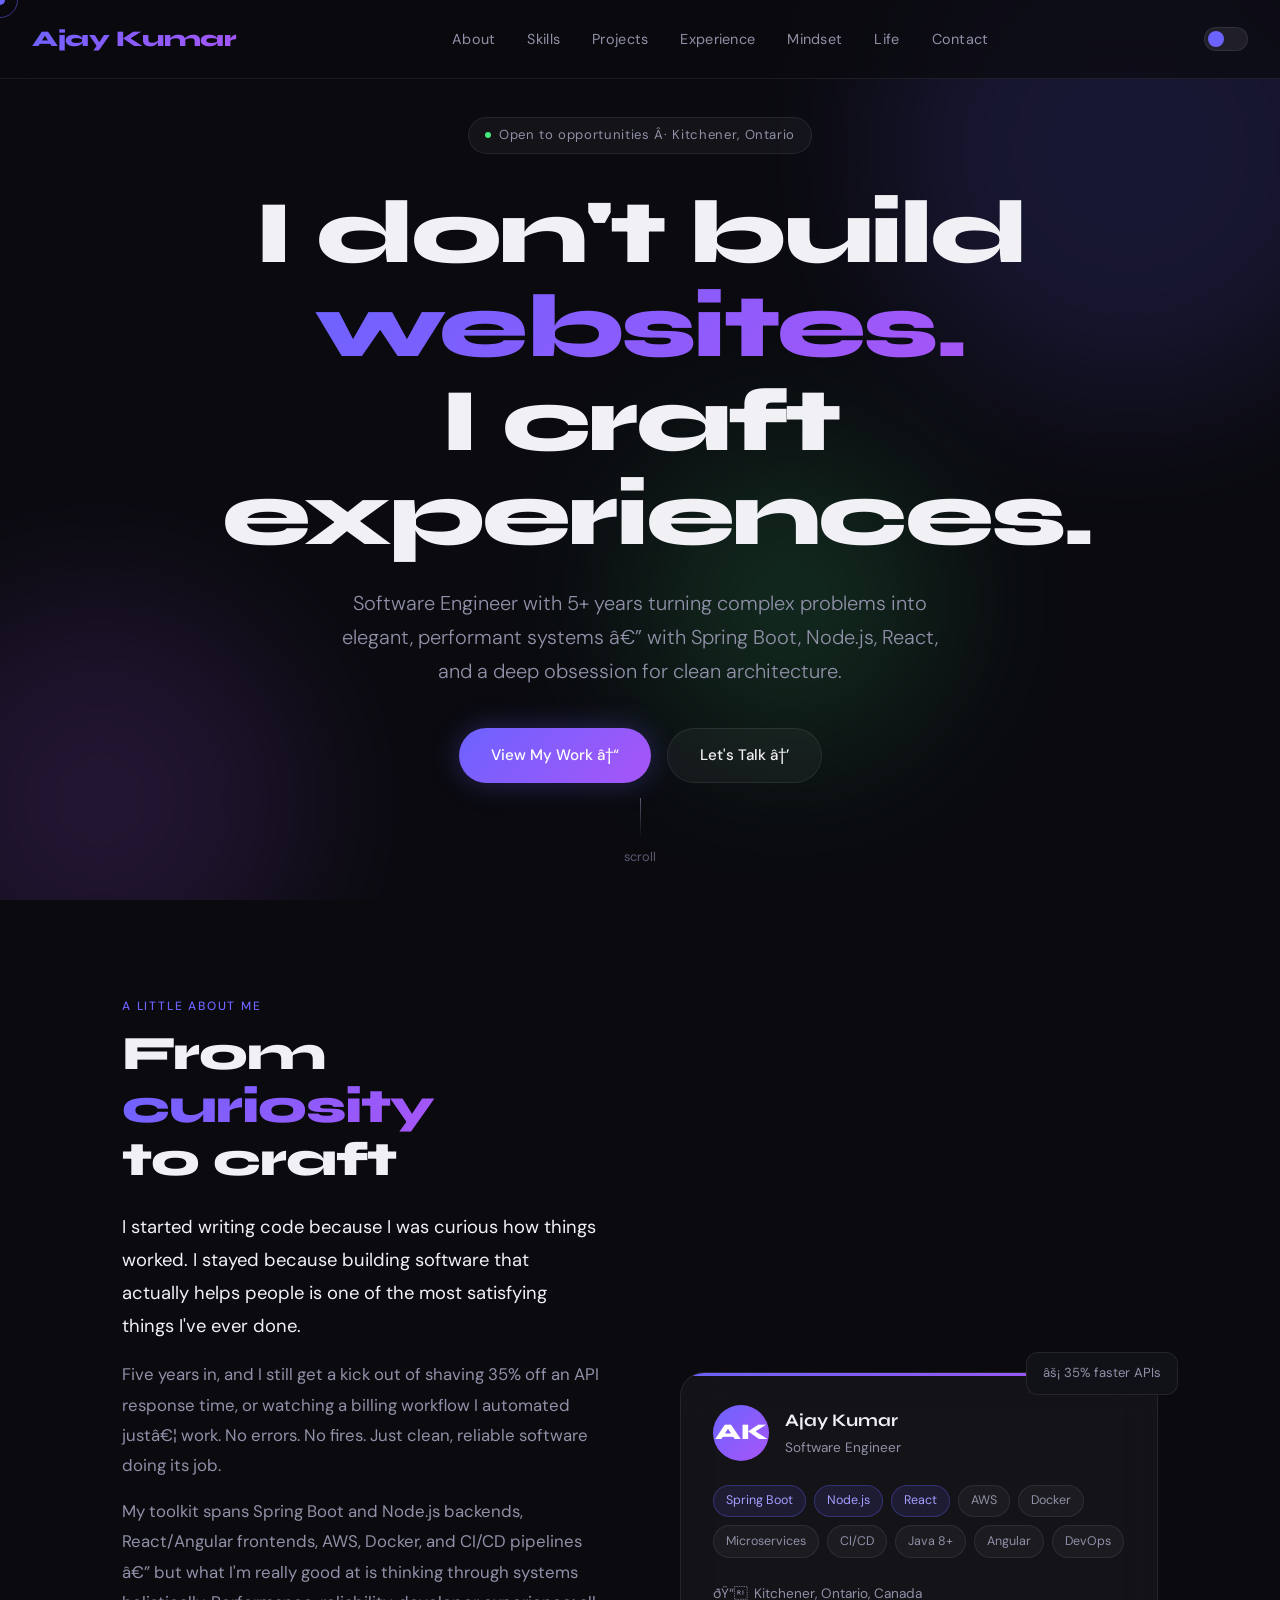
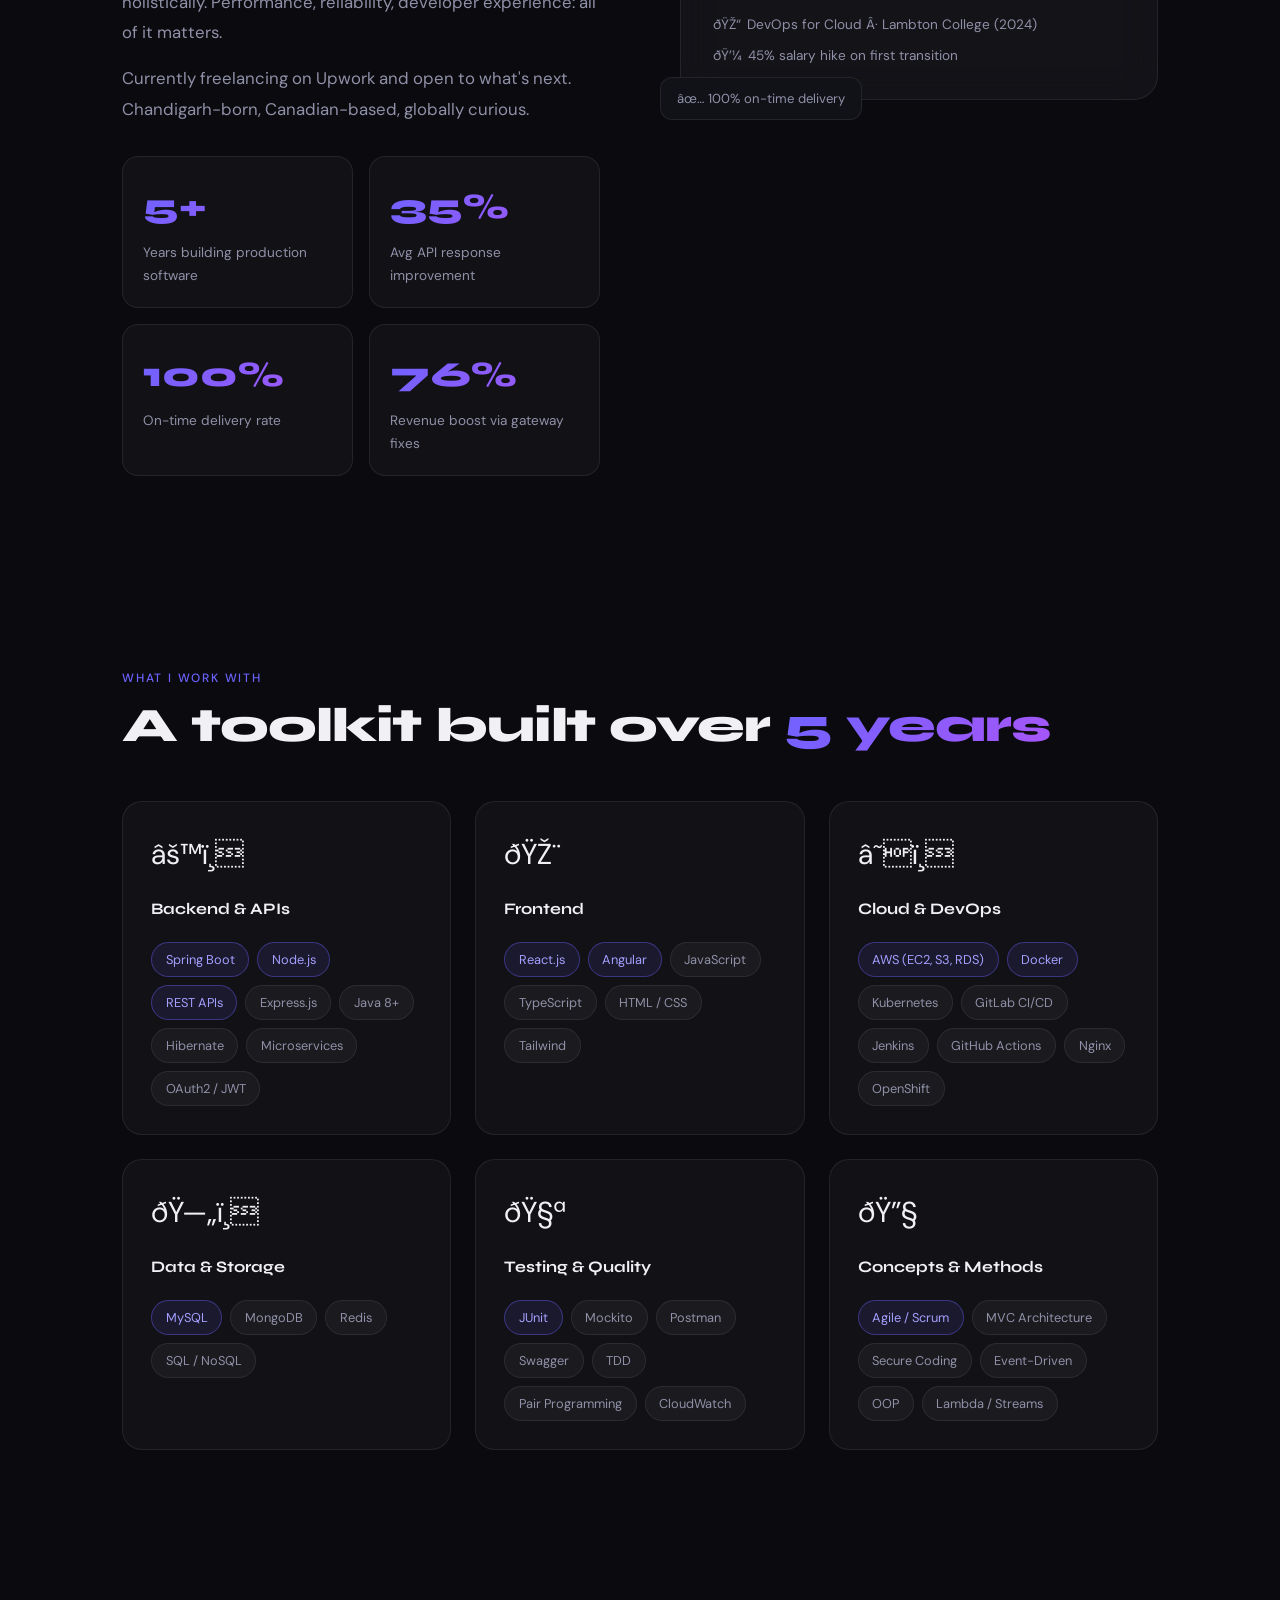
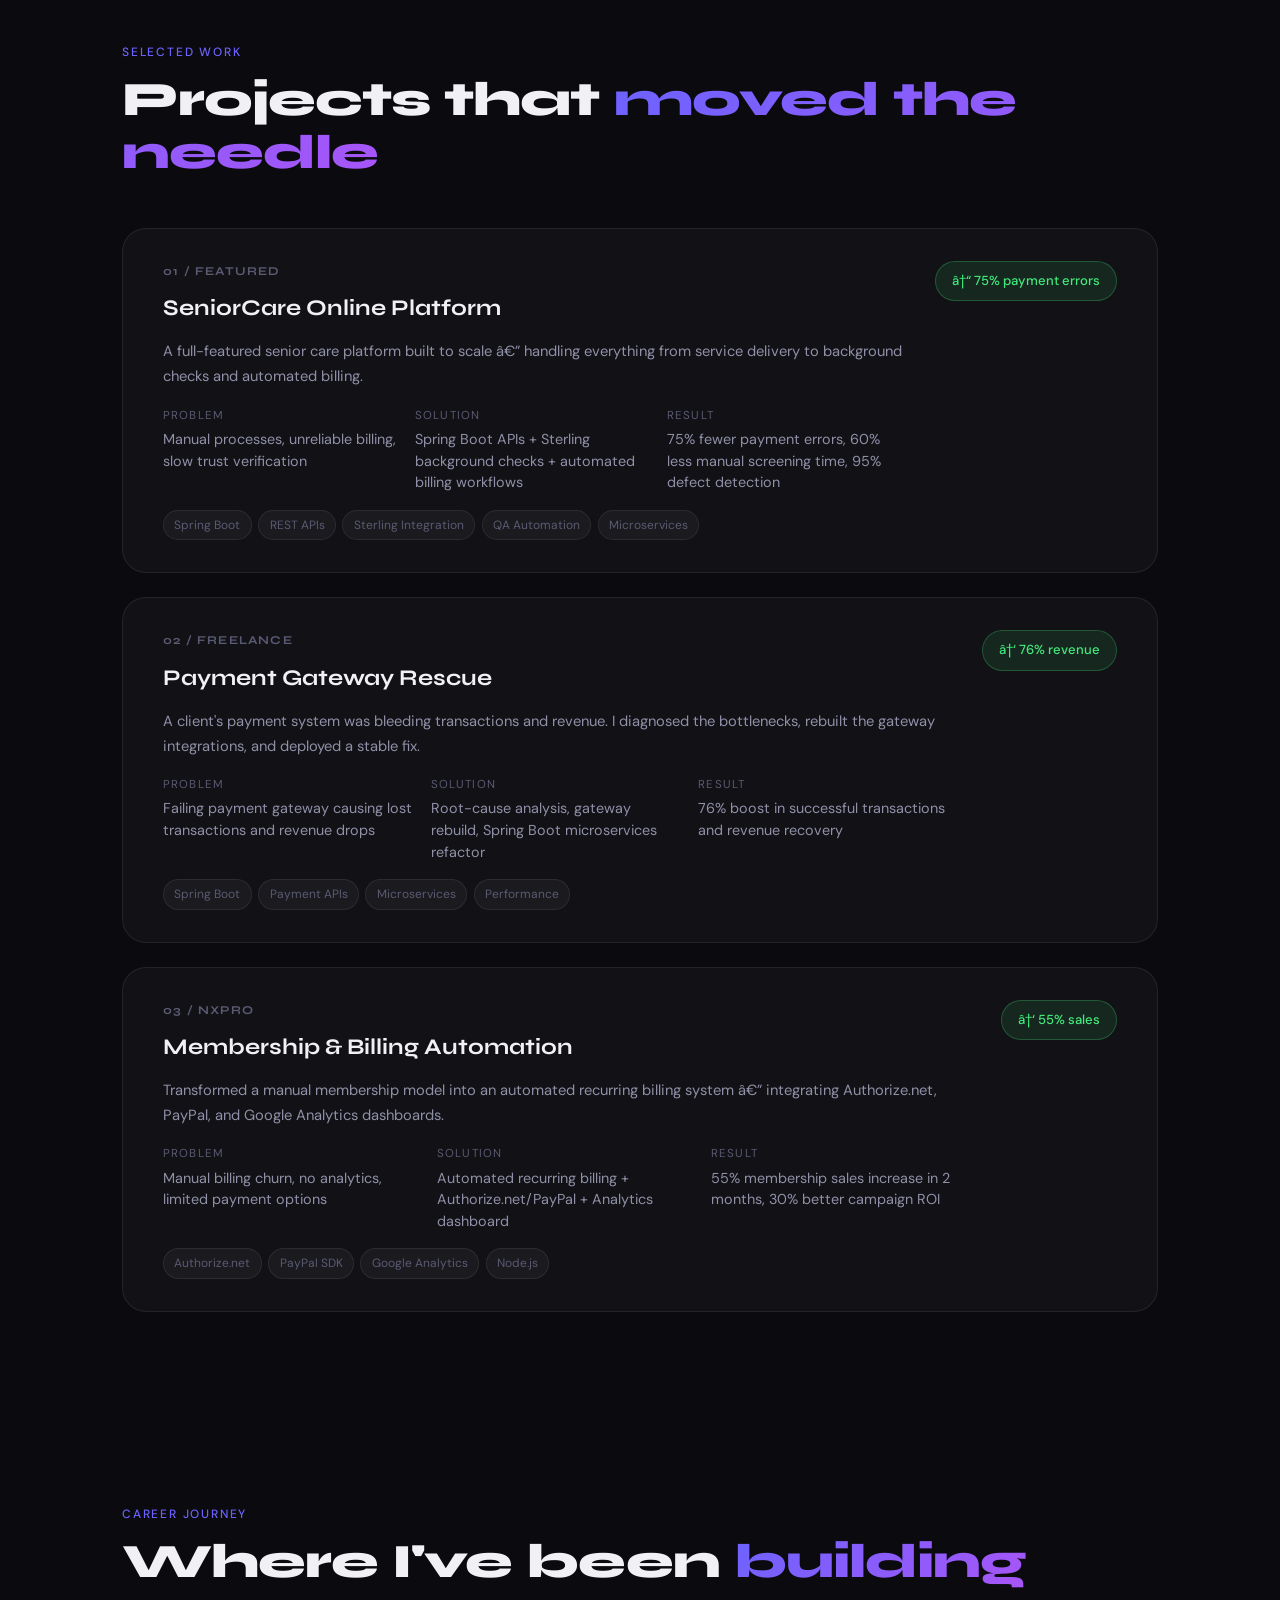
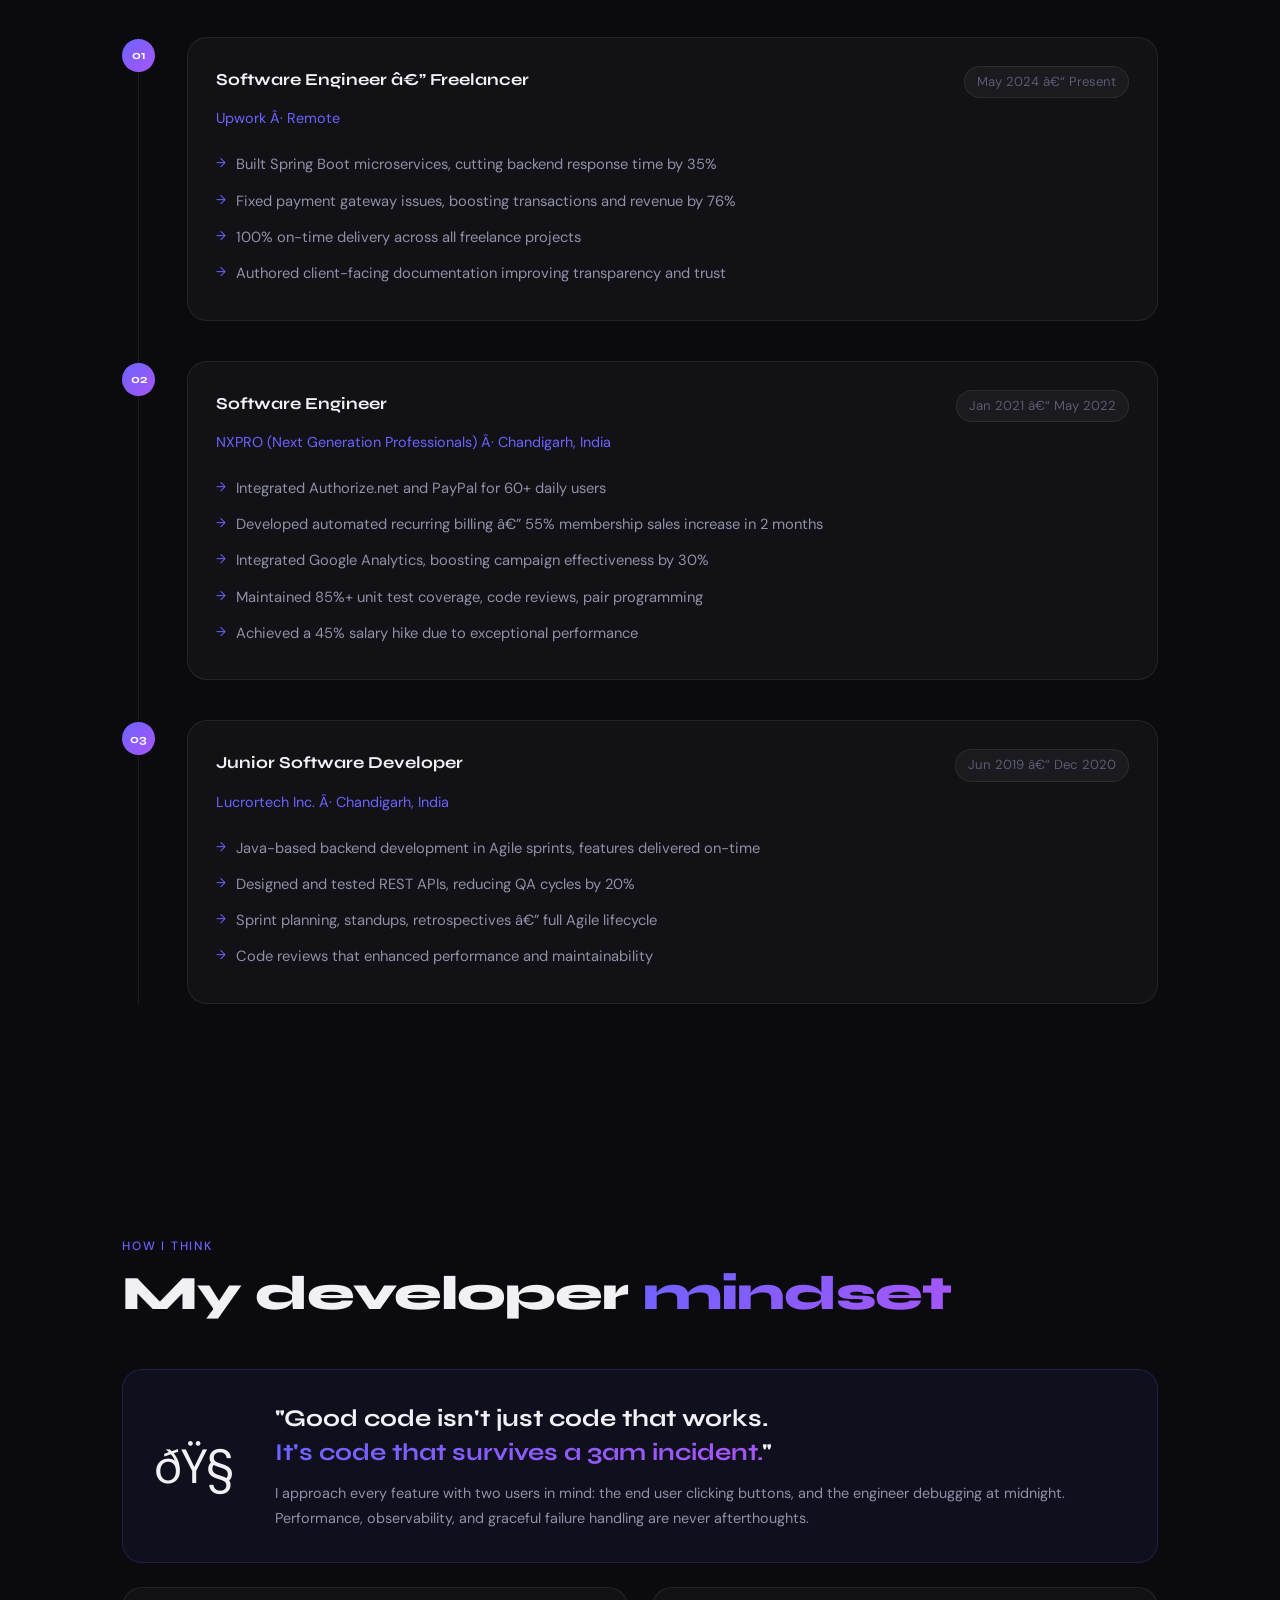
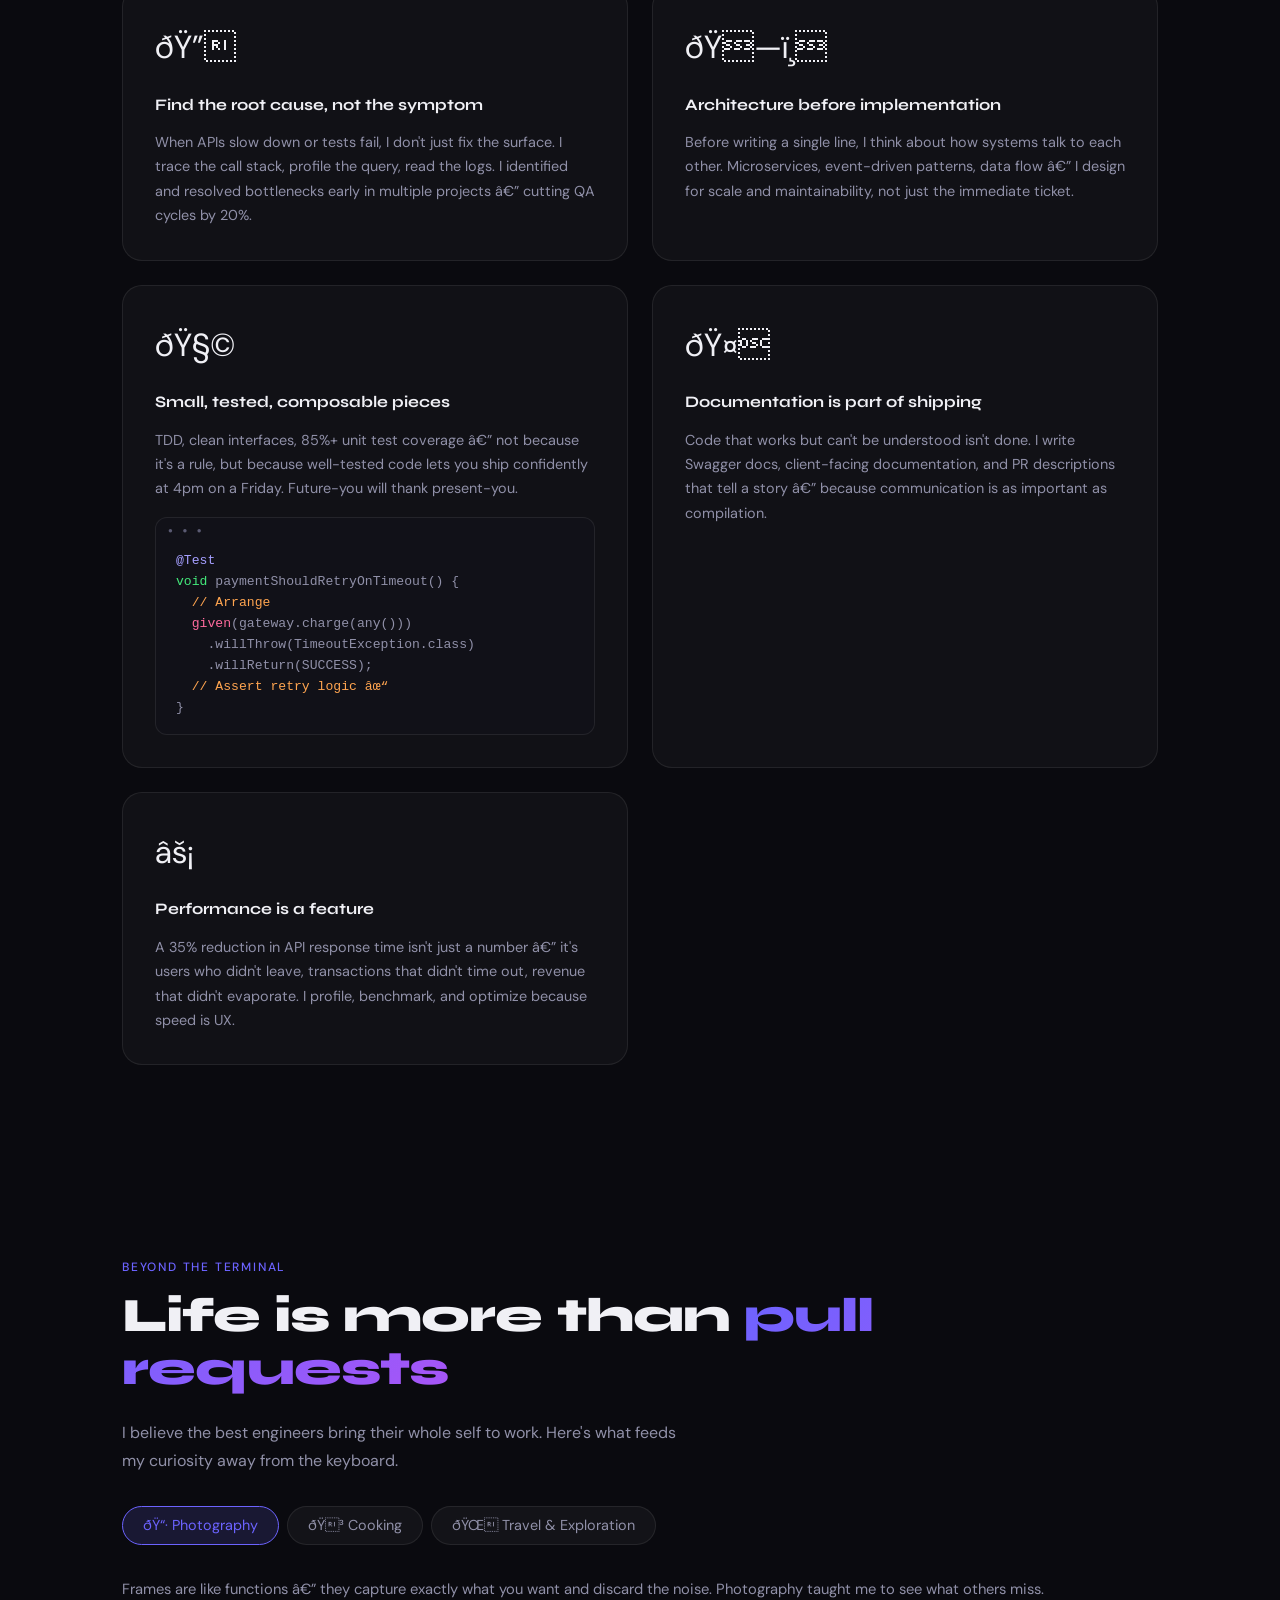
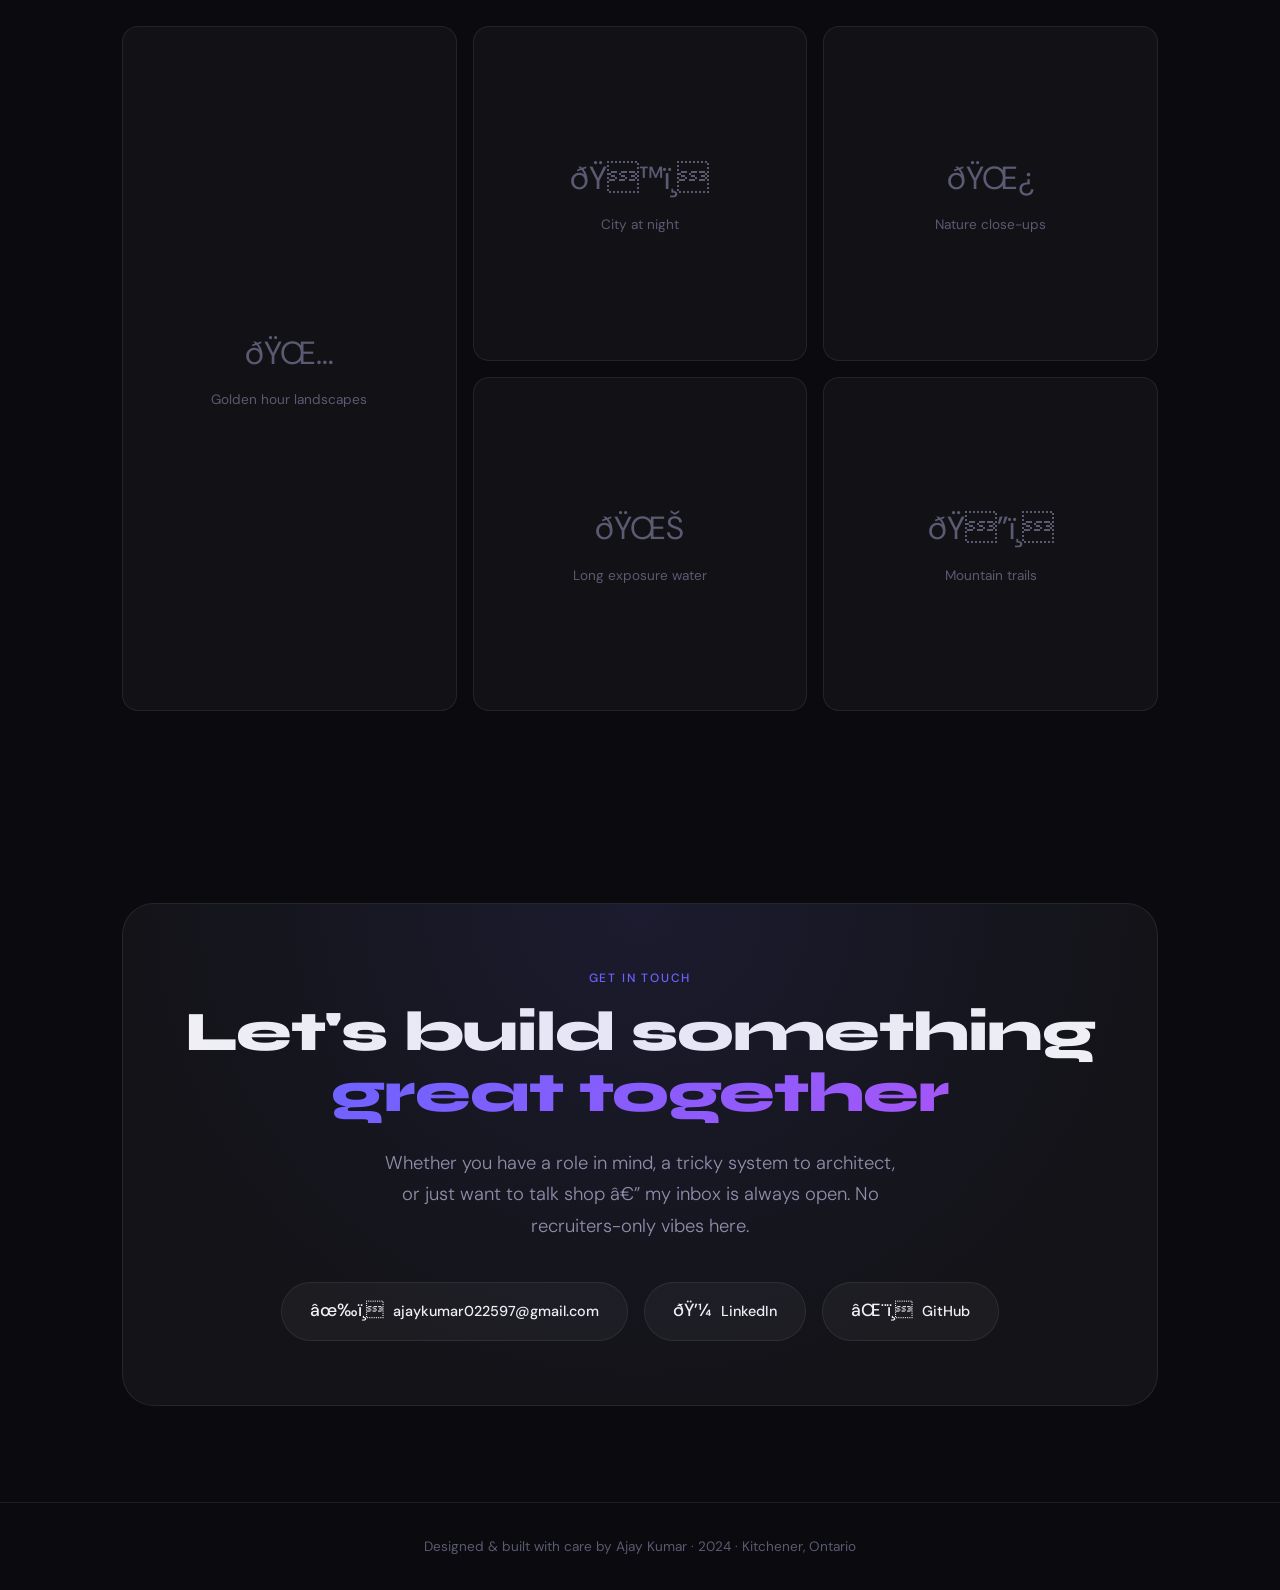
==== index.html @ 741e1dbc "file-name-change" ====
﻿<!DOCTYPE html>
<html lang="en">

<head>
  <meta charset="UTF-8">
  <meta name="viewport" content="width=device-width, initial-scale=1.0">
  <title>Ajay Kumar — Software Engineer</title>
  <link rel="preconnect" href="https://fonts.googleapis.com">
  <link rel="preconnect" href="https://fonts.gstatic.com" crossorigin>
  <link
    href="https://fonts.googleapis.com/css2?family=Syne:wght@400;500;600;700;800&family=DM+Sans:ital,opsz,wght@0,9..40,300;0,9..40,400;0,9..40,500;1,9..40,300&display=swap"
    rel="stylesheet">
  <link rel="stylesheet" href="style.css">
</head>

<body>


  <div id="loader">
    <div class="loader-text">AK</div>
    <div class="loader-bar">
      <div class="loader-fill"></div>
    </div>
  </div>

  <div class="cursor" id="cursor"></div>
  <div class="cursor-ring" id="cursorRing"></div>

  <nav>
    <a href="#hero" class="nav-logo">Ajay Kumar</a>
    <ul class="nav-links">
      <li><a href="#about">About</a></li>
      <li><a href="#skills">Skills</a></li>
      <li><a href="#projects">Projects</a></li>
      <li><a href="#experience">Experience</a></li>
      <li><a href="#mindset">Mindset</a></li>
      <li><a href="#hobbies">Life</a></li>
      <li><a href="#contact">Contact</a></li>
    </ul>
    <button class="theme-toggle" id="themeToggle" aria-label="Toggle theme"></button>
  </nav>

  <!-- Hero -->
  <section id="hero">
    <div class="hero-bg">
      <div class="orb orb1"></div>
      <div class="orb orb2"></div>
      <div class="orb orb3"></div>
    </div>
    <div class="hero-inner">
      <div class="hero-badge">
        <span class="badge-dot"></span>
        Open to opportunities Â· Kitchener, Ontario
      </div>
      <h1 class="hero-title">
        I don't build<br><span class="accent">websites.</span><br>I craft experiences.
      </h1>
      <p class="hero-sub">
        Software Engineer with 5+ years turning complex problems into elegant, performant systems â€” with Spring Boot,
        Node.js, React, and a deep obsession for clean architecture.
      </p>
      <div class="hero-btns">
        <a href="#projects" class="btn-primary">View My Work â†“</a>
        <a href="#contact" class="btn-secondary">Let's Talk â†’</a>
      </div>
    </div>
    <div class="hero-scroll">
      <div class="hero-scroll-line"></div>
      scroll
    </div>
  </section>

  <!-- About -->
  <section id="about">
    <div class="about-story">
      <div class="section-label fade-up">A little about me</div>
      <h2 class="section-title fade-up">From <span>curiosity</span><br>to craft</h2>
      <p class="fade-up">I started writing code because I was curious how things worked. I stayed because building
        software that actually helps people is one of the most satisfying things I've ever done.</p>
      <p class="fade-up">Five years in, and I still get a kick out of shaving 35% off an API response time, or watching
        a billing workflow I automated justâ€¦ work. No errors. No fires. Just clean, reliable software doing its job.
      </p>
      <p class="fade-up">My toolkit spans Spring Boot and Node.js backends, React/Angular frontends, AWS, Docker, and
        CI/CD pipelines â€” but what I'm really good at is thinking through systems holistically. Performance,
        reliability, developer experience: all of it matters.</p>
      <p class="fade-up">Currently freelancing on Upwork and open to what's next. Chandigarh-born, Canadian-based,
        globally curious.</p>
      <div class="about-stats fade-up">
        <div class="stat-card">
          <div class="stat-num">5+</div>
          <div class="stat-label">Years building production software</div>
        </div>
        <div class="stat-card">
          <div class="stat-num">35%</div>
          <div class="stat-label">Avg API response improvement</div>
        </div>
        <div class="stat-card">
          <div class="stat-num">100%</div>
          <div class="stat-label">On-time delivery rate</div>
        </div>
        <div class="stat-card">
          <div class="stat-num">76%</div>
          <div class="stat-label">Revenue boost via gateway fixes</div>
        </div>
      </div>
    </div>
    <div class="about-visual fade-up">
      <div class="about-card-main">
        <div class="av-header">
          <div class="av-avatar">AK</div>
          <div>
            <div class="av-name">Ajay Kumar</div>
            <div class="av-role">Software Engineer</div>
          </div>
        </div>
        <div class="av-tags">
          <span class="av-tag hot">Spring Boot</span>
          <span class="av-tag hot">Node.js</span>
          <span class="av-tag hot">React</span>
          <span class="av-tag">AWS</span>
          <span class="av-tag">Docker</span>
          <span class="av-tag">Microservices</span>
          <span class="av-tag">CI/CD</span>
          <span class="av-tag">Java 8+</span>
          <span class="av-tag">Angular</span>
          <span class="av-tag">DevOps</span>
        </div>
        <div class="av-location">
          <span>ðŸ“</span> Kitchener, Ontario, Canada
        </div>
        <div class="av-location" style="margin-top:0.5rem">
          <span>ðŸŽ“</span> DevOps for Cloud Â· Lambton College (2024)
        </div>
        <div class="av-location" style="margin-top:0.5rem">
          <span>ðŸ’¼</span> 45% salary hike on first transition
        </div>
      </div>
      <div class="floating-chip chip1">âš¡ 35% faster APIs</div>
      <div class="floating-chip chip2">âœ… 100% on-time delivery</div>
    </div>
  </section>

  <!-- Skills -->
  <section id="skills">
    <div class="section-label fade-up">What I work with</div>
    <h2 class="section-title fade-up">A toolkit built over <span>5 years</span></h2>
    <div class="skills-grid">
      <div class="skill-group fade-up">
        <div class="skill-group-icon">âš™ï¸</div>
        <div class="skill-group-title">Backend & APIs</div>
        <div class="skill-items">
          <span class="skill-pill strong">Spring Boot</span>
          <span class="skill-pill strong">Node.js</span>
          <span class="skill-pill strong">REST APIs</span>
          <span class="skill-pill">Express.js</span>
          <span class="skill-pill">Java 8+</span>
          <span class="skill-pill">Hibernate</span>
          <span class="skill-pill">Microservices</span>
          <span class="skill-pill">OAuth2 / JWT</span>
        </div>
        <div class="skill-group-accent"></div>
      </div>
      <div class="skill-group fade-up">
        <div class="skill-group-icon">ðŸŽ¨</div>
        <div class="skill-group-title">Frontend</div>
        <div class="skill-items">
          <span class="skill-pill strong">React.js</span>
          <span class="skill-pill strong">Angular</span>
          <span class="skill-pill">JavaScript</span>
          <span class="skill-pill">TypeScript</span>
          <span class="skill-pill">HTML / CSS</span>
          <span class="skill-pill">Tailwind</span>
        </div>
        <div class="skill-group-accent"></div>
      </div>
      <div class="skill-group fade-up">
        <div class="skill-group-icon">â˜ï¸</div>
        <div class="skill-group-title">Cloud & DevOps</div>
        <div class="skill-items">
          <span class="skill-pill strong">AWS (EC2, S3, RDS)</span>
          <span class="skill-pill strong">Docker</span>
          <span class="skill-pill">Kubernetes</span>
          <span class="skill-pill">GitLab CI/CD</span>
          <span class="skill-pill">Jenkins</span>
          <span class="skill-pill">GitHub Actions</span>
          <span class="skill-pill">Nginx</span>
          <span class="skill-pill">OpenShift</span>
        </div>
        <div class="skill-group-accent"></div>
      </div>
      <div class="skill-group fade-up">
        <div class="skill-group-icon">ðŸ—„ï¸</div>
        <div class="skill-group-title">Data & Storage</div>
        <div class="skill-items">
          <span class="skill-pill strong">MySQL</span>
          <span class="skill-pill">MongoDB</span>
          <span class="skill-pill">Redis</span>
          <span class="skill-pill">SQL / NoSQL</span>
        </div>
        <div class="skill-group-accent"></div>
      </div>
      <div class="skill-group fade-up">
        <div class="skill-group-icon">ðŸ§ª</div>
        <div class="skill-group-title">Testing & Quality</div>
        <div class="skill-items">
          <span class="skill-pill strong">JUnit</span>
          <span class="skill-pill">Mockito</span>
          <span class="skill-pill">Postman</span>
          <span class="skill-pill">Swagger</span>
          <span class="skill-pill">TDD</span>
          <span class="skill-pill">Pair Programming</span>
          <span class="skill-pill">CloudWatch</span>
        </div>
        <div class="skill-group-accent"></div>
      </div>
      <div class="skill-group fade-up">
        <div class="skill-group-icon">ðŸ”§</div>
        <div class="skill-group-title">Concepts & Methods</div>
        <div class="skill-items">
          <span class="skill-pill strong">Agile / Scrum</span>
          <span class="skill-pill">MVC Architecture</span>
          <span class="skill-pill">Secure Coding</span>
          <span class="skill-pill">Event-Driven</span>
          <span class="skill-pill">OOP</span>
          <span class="skill-pill">Lambda / Streams</span>
        </div>
        <div class="skill-group-accent"></div>
      </div>
    </div>
  </section>

  <!-- Projects -->
  <section id="projects">
    <div class="section-label fade-up">Selected work</div>
    <h2 class="section-title fade-up">Projects that <span>moved the needle</span></h2>
    <div class="projects-grid">
      <div class="project-card fade-up">
        <div>
          <div class="project-number">01 / FEATURED</div>
          <div class="project-name">SeniorCare Online Platform</div>
          <p style="color:var(--text2);font-size:0.92rem;margin-bottom:1rem;">A full-featured senior care platform built
            to scale â€” handling everything from service delivery to background checks and automated billing.</p>
          <div class="project-psrm">
            <div class="psrm-item">
              <div class="psrm-label">Problem</div>
              <div class="psrm-text">Manual processes, unreliable billing, slow trust verification</div>
            </div>
            <div class="psrm-item">
              <div class="psrm-label">Solution</div>
              <div class="psrm-text">Spring Boot APIs + Sterling background checks + automated billing workflows</div>
            </div>
            <div class="psrm-item">
              <div class="psrm-label">Result</div>
              <div class="psrm-text">75% fewer payment errors, 60% less manual screening time, 95% defect detection
              </div>
            </div>
          </div>
          <div class="project-tags">
            <span class="project-tag">Spring Boot</span>
            <span class="project-tag">REST APIs</span>
            <span class="project-tag">Sterling Integration</span>
            <span class="project-tag">QA Automation</span>
            <span class="project-tag">Microservices</span>
          </div>
        </div>
        <div class="project-result-badge">â†“ 75% payment errors</div>
      </div>

      <div class="project-card fade-up">
        <div>
          <div class="project-number">02 / FREELANCE</div>
          <div class="project-name">Payment Gateway Rescue</div>
          <p style="color:var(--text2);font-size:0.92rem;margin-bottom:1rem;">A client's payment system was bleeding
            transactions and revenue. I diagnosed the bottlenecks, rebuilt the gateway integrations, and deployed a
            stable fix.</p>
          <div class="project-psrm">
            <div class="psrm-item">
              <div class="psrm-label">Problem</div>
              <div class="psrm-text">Failing payment gateway causing lost transactions and revenue drops</div>
            </div>
            <div class="psrm-item">
              <div class="psrm-label">Solution</div>
              <div class="psrm-text">Root-cause analysis, gateway rebuild, Spring Boot microservices refactor</div>
            </div>
            <div class="psrm-item">
              <div class="psrm-label">Result</div>
              <div class="psrm-text">76% boost in successful transactions and revenue recovery</div>
            </div>
          </div>
          <div class="project-tags">
            <span class="project-tag">Spring Boot</span>
            <span class="project-tag">Payment APIs</span>
            <span class="project-tag">Microservices</span>
            <span class="project-tag">Performance</span>
          </div>
        </div>
        <div class="project-result-badge">â†‘ 76% revenue</div>
      </div>

      <div class="project-card fade-up">
        <div>
          <div class="project-number">03 / NXPRO</div>
          <div class="project-name">Membership & Billing Automation</div>
          <p style="color:var(--text2);font-size:0.92rem;margin-bottom:1rem;">Transformed a manual membership model into
            an automated recurring billing system â€” integrating Authorize.net, PayPal, and Google Analytics
            dashboards.
          </p>
          <div class="project-psrm">
            <div class="psrm-item">
              <div class="psrm-label">Problem</div>
              <div class="psrm-text">Manual billing churn, no analytics, limited payment options</div>
            </div>
            <div class="psrm-item">
              <div class="psrm-label">Solution</div>
              <div class="psrm-text">Automated recurring billing + Authorize.net/PayPal + Analytics dashboard</div>
            </div>
            <div class="psrm-item">
              <div class="psrm-label">Result</div>
              <div class="psrm-text">55% membership sales increase in 2 months, 30% better campaign ROI</div>
            </div>
          </div>
          <div class="project-tags">
            <span class="project-tag">Authorize.net</span>
            <span class="project-tag">PayPal SDK</span>
            <span class="project-tag">Google Analytics</span>
            <span class="project-tag">Node.js</span>
          </div>
        </div>
        <div class="project-result-badge">â†‘ 55% sales</div>
      </div>
    </div>
  </section>

  <!-- Experience -->
  <section id="experience">
    <div class="section-label fade-up">Career journey</div>
    <h2 class="section-title fade-up">Where I've been <span>building</span></h2>
    <div class="timeline">
      <div class="timeline-item fade-up">
        <div class="timeline-dot">01</div>
        <div class="timeline-content">
          <div class="tl-header">
            <div class="tl-role">Software Engineer â€” Freelancer</div>
            <div class="tl-date">May 2024 â€“ Present</div>
          </div>
          <div class="tl-company">Upwork Â· Remote</div>
          <ul class="tl-bullets">
            <li>Built Spring Boot microservices, cutting backend response time by 35%</li>
            <li>Fixed payment gateway issues, boosting transactions and revenue by 76%</li>
            <li>100% on-time delivery across all freelance projects</li>
            <li>Authored client-facing documentation improving transparency and trust</li>
          </ul>
        </div>
      </div>
      <div class="timeline-item fade-up">
        <div class="timeline-dot">02</div>
        <div class="timeline-content">
          <div class="tl-header">
            <div class="tl-role">Software Engineer</div>
            <div class="tl-date">Jan 2021 â€“ May 2022</div>
          </div>
          <div class="tl-company">NXPRO (Next Generation Professionals) Â· Chandigarh, India</div>
          <ul class="tl-bullets">
            <li>Integrated Authorize.net and PayPal for 60+ daily users</li>
            <li>Developed automated recurring billing â€” 55% membership sales increase in 2 months</li>
            <li>Integrated Google Analytics, boosting campaign effectiveness by 30%</li>
            <li>Maintained 85%+ unit test coverage, code reviews, pair programming</li>
            <li>Achieved a 45% salary hike due to exceptional performance</li>
          </ul>
        </div>
      </div>
      <div class="timeline-item fade-up">
        <div class="timeline-dot">03</div>
        <div class="timeline-content">
          <div class="tl-header">
            <div class="tl-role">Junior Software Developer</div>
            <div class="tl-date">Jun 2019 â€“ Dec 2020</div>
          </div>
          <div class="tl-company">Lucrortech Inc. Â· Chandigarh, India</div>
          <ul class="tl-bullets">
            <li>Java-based backend development in Agile sprints, features delivered on-time</li>
            <li>Designed and tested REST APIs, reducing QA cycles by 20%</li>
            <li>Sprint planning, standups, retrospectives â€” full Agile lifecycle</li>
            <li>Code reviews that enhanced performance and maintainability</li>
          </ul>
        </div>
      </div>
    </div>
  </section>

  <!-- Mindset -->
  <section id="mindset">
    <div class="section-label fade-up">How I think</div>
    <h2 class="section-title fade-up">My developer <span>mindset</span></h2>
    <div class="mindset-grid">
      <div class="mindset-card featured fade-up">
        <div style="font-size:3rem;">ðŸ§ </div>
        <div>
          <div class="mindset-quote">
            "Good code isn't just code that works.<br><span>It's code that survives a 3am incident.</span>"
          </div>
          <p style="color:var(--text2);font-size:0.9rem;margin-top:0.75rem;">I approach every feature with two users in
            mind: the end user clicking buttons, and the engineer debugging at midnight. Performance, observability, and
            graceful failure handling are never afterthoughts.</p>
        </div>
      </div>
      <div class="mindset-card fade-up">
        <div class="mindset-icon">ðŸ”</div>
        <div class="mindset-title">Find the root cause, not the symptom</div>
        <div class="mindset-desc">When APIs slow down or tests fail, I don't just fix the surface. I trace the call
          stack, profile the query, read the logs. I identified and resolved bottlenecks early in multiple projects â€”
          cutting QA cycles by 20%.</div>
      </div>
      <div class="mindset-card fade-up">
        <div class="mindset-icon">ðŸ—ï¸</div>
        <div class="mindset-title">Architecture before implementation</div>
        <div class="mindset-desc">Before writing a single line, I think about how systems talk to each other.
          Microservices, event-driven patterns, data flow â€” I design for scale and maintainability, not just the
          immediate ticket.</div>
      </div>
      <div class="mindset-card fade-up">
        <div class="mindset-icon">ðŸ§©</div>
        <div class="mindset-title">Small, tested, composable pieces</div>
        <div class="mindset-desc">TDD, clean interfaces, 85%+ unit test coverage â€” not because it's a rule, but
          because
          well-tested code lets you ship confidently at 4pm on a Friday. Future-you will thank present-you.</div>
        <div class="code-snippet">
          <pre><span class="c-purple">@Test</span>
<span class="c-green-text">void</span> paymentShouldRetryOnTimeout() {
  <span class="c-orange">// Arrange</span>
  <span class="c-pink">given</span>(gateway.charge(any()))
    .willThrow(TimeoutException.class)
    .willReturn(SUCCESS);
  <span class="c-orange">// Assert retry logic âœ“</span>
}</pre>
        </div>
      </div>
      <div class="mindset-card fade-up">
        <div class="mindset-icon">ðŸ¤</div>
        <div class="mindset-title">Documentation is part of shipping</div>
        <div class="mindset-desc">Code that works but can't be understood isn't done. I write Swagger docs,
          client-facing documentation, and PR descriptions that tell a story â€” because communication is as important
          as
          compilation.</div>
      </div>
      <div class="mindset-card fade-up">
        <div class="mindset-icon">âš¡</div>
        <div class="mindset-title">Performance is a feature</div>
        <div class="mindset-desc">A 35% reduction in API response time isn't just a number â€” it's users who didn't
          leave, transactions that didn't time out, revenue that didn't evaporate. I profile, benchmark, and optimize
          because speed is UX.</div>
      </div>
    </div>
  </section>

  <!-- Hobbies -->
  <section id="hobbies">
    <div class="section-label fade-up">Beyond the terminal</div>
    <h2 class="section-title fade-up">Life is more than <span>pull requests</span></h2>
    <p style="color:var(--text2);max-width:560px;margin-bottom:1rem;" class="fade-up">I believe the best engineers bring
      their whole self to work. Here's what feeds my curiosity away from the keyboard.</p>
    <div class="hobbies-tabs fade-up">
      <button class="hobby-tab active" onclick="switchTab('photography')">ðŸ“· Photography</button>
      <button class="hobby-tab" onclick="switchTab('cooking')">ðŸ³ Cooking</button>
      <button class="hobby-tab" onclick="switchTab('travel')">ðŸŒ Travel & Exploration</button>
    </div>

    <div class="hobby-content active" id="photography">
      <p style="color:var(--text2);font-size:0.92rem;margin-bottom:1.5rem;">Frames are like functions â€” they capture
        exactly what you want and discard the noise. Photography taught me to see what others miss.</p>
      <div class="gallery-grid">
        <div class="gallery-item">
          <div class="gallery-placeholder">
            <div class="gallery-placeholder-icon">ðŸŒ…</div>
            <div>Golden hour landscapes</div>
          </div>
          <div class="gallery-overlay">
            <div class="gallery-caption">Golden Hour Â· Kitchener</div>
          </div>
        </div>
        <div class="gallery-item">
          <div class="gallery-placeholder">
            <div class="gallery-placeholder-icon">ðŸ™ï¸</div>
            <div>City at night</div>
          </div>
          <div class="gallery-overlay">
            <div class="gallery-caption">Toronto After Dark</div>
          </div>
        </div>
        <div class="gallery-item">
          <div class="gallery-placeholder">
            <div class="gallery-placeholder-icon">ðŸŒ¿</div>
            <div>Nature close-ups</div>
          </div>
          <div class="gallery-overlay">
            <div class="gallery-caption">Morning Dew Series</div>
          </div>
        </div>
        <div class="gallery-item">
          <div class="gallery-placeholder">
            <div class="gallery-placeholder-icon">ðŸŒŠ</div>
            <div>Long exposure water</div>
          </div>
          <div class="gallery-overlay">
            <div class="gallery-caption">Long Exposure Â· Lake Ontario</div>
          </div>
        </div>
        <div class="gallery-item">
          <div class="gallery-placeholder">
            <div class="gallery-placeholder-icon">ðŸ”ï¸</div>
            <div>Mountain trails</div>
          </div>
          <div class="gallery-overlay">
            <div class="gallery-caption">Rockies Road Trip</div>
          </div>
        </div>
      </div>
    </div>

    <div class="hobby-content" id="cooking">
      <p style="color:var(--text2);font-size:0.92rem;margin-bottom:1.5rem;">Cooking is debugging in real time â€” you
        smell the issue, adjust the variable (spice/heat/timing), and iterate until it's perfect. No stack trace
        required.</p>
      <div class="cooking-grid">
        <div class="cooking-card">
          <div class="cooking-img">ðŸ›</div>
          <div class="cooking-info">
            <div class="cooking-name">Punjabi Dal Makhani</div>
            <div class="cooking-desc">Slow-cooked overnight, this recipe is pure patience. Like waiting for a CI
              pipeline â€” totally worth it when it passes.</div>
          </div>
        </div>
        <div class="cooking-card">
          <div class="cooking-img">ðŸ¥˜</div>
          <div class="cooking-info">
            <div class="cooking-name">Indo-Canadian Fusion</div>
            <div class="cooking-desc">Two cultures, one pan. Living in Canada changed how I cook, just like working
              globally changed how I code.</div>
          </div>
        </div>
        <div class="cooking-card">
          <div class="cooking-img">ðŸ</div>
          <div class="cooking-info">
            <div class="cooking-name">Weekend Pasta Experiments</div>
            <div class="cooking-desc">Every Saturday is a new branch. Some PRs get merged to dinner. Others are reverted
              and ordered in.</div>
          </div>
        </div>
        <div class="cooking-card">
          <div class="cooking-img">â˜•</div>
          <div class="cooking-info">
            <div class="cooking-name">Pour-Over Coffee Ritual</div>
            <div class="cooking-desc">The morning ceremony before every deep work session. Precision, timing, and no
              shortcuts â€” much like good architecture.</div>
          </div>
        </div>
      </div>
    </div>

    <div class="hobby-content" id="travel">
      <p style="color:var(--text2);font-size:0.92rem;margin-bottom:1.5rem;">Moving from Chandigarh to Canada didn't just
        expand my geography â€” it expanded my perspective. Every new city is a new system to explore.</p>
      <div class="gallery-grid">
        <div class="gallery-item">
          <div class="gallery-placeholder">
            <div class="gallery-placeholder-icon">ðŸ‡¨ðŸ‡¦</div>
            <div>Ontario life</div>
          </div>
          <div class="gallery-overlay">
            <div class="gallery-caption">Kitchener, Home Base</div>
          </div>
        </div>
        <div class="gallery-item">
          <div class="gallery-placeholder">
            <div class="gallery-placeholder-icon">ðŸ”ï¸</div>
            <div>Mountain hikes</div>
          </div>
          <div class="gallery-overlay">
            <div class="gallery-caption">Banff National Park</div>
          </div>
        </div>
        <div class="gallery-item">
          <div class="gallery-placeholder">
            <div class="gallery-placeholder-icon">ðŸ‡®ðŸ‡³</div>
            <div>Roots in Haryana</div>
          </div>
          <div class="gallery-overlay">
            <div class="gallery-caption">Chandigarh, Where It All Started</div>
          </div>
        </div>
        <div class="gallery-item">
          <div class="gallery-placeholder">
            <div class="gallery-placeholder-icon">ðŸŒ†</div>
            <div>Toronto skyline</div>
          </div>
          <div class="gallery-overlay">
            <div class="gallery-caption">Toronto Â· CN Tower Nights</div>
          </div>
        </div>
        <div class="gallery-item">
          <div class="gallery-placeholder">
            <div class="gallery-placeholder-icon">ðŸ</div>
            <div>Fall colours</div>
          </div>
          <div class="gallery-overlay">
            <div class="gallery-caption">Ontario Fall, Worth Every Winter</div>
          </div>
        </div>
      </div>
    </div>
  </section>

  <!-- Contact -->
  <section id="contact">
    <div class="contact-inner fade-up">
      <div class="section-label" style="text-align:center">Get in touch</div>
      <h2 class="section-title" style="font-size:clamp(2rem,5vw,3.5rem)">Let's build something <span>great
          together</span></h2>
      <p class="contact-message">Whether you have a role in mind, a tricky system to architect, or just want to talk
        shop â€” my inbox is always open. No recruiters-only vibes here.</p>
      <div class="contact-links">
        <a href="mailto:ajaykumar022597@gmail.com" class="contact-link">
          <span class="contact-link-icon">âœ‰ï¸</span> ajaykumar022597@gmail.com
        </a>
        <a href="https://linkedin.com" class="contact-link" target="_blank">
          <span class="contact-link-icon">ðŸ’¼</span> LinkedIn
        </a>
        <a href="https://github.com" class="contact-link" target="_blank">
          <span class="contact-link-icon">âŒ¨ï¸</span> GitHub
        </a>
      </div>
    </div>
  </section>

  <footer>
    <p>Designed &amp; built with care by Ajay Kumar &middot; 2024 &middot; Kitchener, Ontario</p>
  </footer>

  <script src="script.js"></script>
</body>

</html>
---- style.css ----
:root {
    --bg: #0a0a0f;
    --bg2: #111118;
    --bg3: #1a1a24;
    --glass: rgba(255, 255, 255, 0.04);
    --glass-border: rgba(255, 255, 255, 0.08);
    --accent: #6c63ff;
    --accent2: #ff6b6b;
    --accent3: #43e97b;
    --text: #f0f0f5;
    --text2: #9090a8;
    --text3: #5a5a72;
    --card: rgba(255, 255, 255, 0.03);
    --card-hover: rgba(255, 255, 255, 0.06);
    --gradient1: linear-gradient(135deg, #6c63ff 0%, #a855f7 100%);
    --gradient2: linear-gradient(135deg, #43e97b 0%, #38f9d7 100%);
    --gradient3: linear-gradient(135deg, #ff6b6b 0%, #ffa550 100%);
    --font-display: 'Syne', sans-serif;
    --font-body: 'DM Sans', sans-serif;
    --transition: 0.3s cubic-bezier(0.4, 0, 0.2, 1);
}

[data-theme="light"] {
    --bg: #f8f8fc;
    --bg2: #f0f0f8;
    --bg3: #e8e8f0;
    --glass: rgba(0, 0, 0, 0.03);
    --glass-border: rgba(0, 0, 0, 0.08);
    --text: #0a0a1a;
    --text2: #444460;
    --text3: #888899;
    --card: rgba(0, 0, 0, 0.02);
    --card-hover: rgba(0, 0, 0, 0.05);
}

* {
    margin: 0;
    padding: 0;
    box-sizing: border-box;
}

html {
    scroll-behavior: smooth;
}

body {
    background: var(--bg);
    color: var(--text);
    font-family: var(--font-body);
    font-size: 16px;
    line-height: 1.7;
    overflow-x: hidden;
    cursor: none;
}

/* Custom cursor */
.cursor {
    position: fixed;
    width: 10px;
    height: 10px;
    background: var(--accent);
    border-radius: 50%;
    pointer-events: none;
    z-index: 9999;
    transform: translate(-50%, -50%);
    transition: width 0.2s, height 0.2s, background 0.2s;
}

.cursor-ring {
    position: fixed;
    width: 36px;
    height: 36px;
    border: 1.5px solid rgba(108, 99, 255, 0.5);
    border-radius: 50%;
    pointer-events: none;
    z-index: 9998;
    transform: translate(-50%, -50%);
    transition: transform 0.12s ease, width 0.2s, height 0.2s, border-color 0.2s;
}

body:hover .cursor {
    opacity: 1;
}

a,
button,
.hoverable {
    cursor: none;
}

a:hover~.cursor,
button:hover~.cursor {
    width: 20px;
    height: 20px;
}

/* Loader */
#loader {
    position: fixed;
    inset: 0;
    background: var(--bg);
    z-index: 10000;
    display: flex;
    align-items: center;
    justify-content: center;
    flex-direction: column;
    gap: 1.5rem;
    transition: opacity 0.6s ease, visibility 0.6s;
}

#loader.hide {
    opacity: 0;
    visibility: hidden;
}

.loader-text {
    font-family: var(--font-display);
    font-size: clamp(2rem, 5vw, 3.5rem);
    font-weight: 800;
    background: var(--gradient1);
    -webkit-background-clip: text;
    -webkit-text-fill-color: transparent;
    background-clip: text;
    letter-spacing: -0.02em;
}

.loader-bar {
    width: 200px;
    height: 2px;
    background: var(--glass-border);
    border-radius: 2px;
    overflow: hidden;
}

.loader-fill {
    height: 100%;
    background: var(--gradient1);
    border-radius: 2px;
    animation: loadFill 1.5s ease forwards;
}

@keyframes loadFill {
    from {
        width: 0
    }

    to {
        width: 100%
    }
}

/* Nav */
nav {
    position: fixed;
    top: 0;
    left: 0;
    right: 0;
    z-index: 100;
    padding: 1.25rem 2rem;
    display: flex;
    align-items: center;
    justify-content: space-between;
    backdrop-filter: blur(20px);
    background: rgba(10, 10, 15, 0.7);
    border-bottom: 1px solid var(--glass-border);
    transition: all var(--transition);
}

[data-theme="light"] nav {
    background: rgba(248, 248, 252, 0.85);
}

.nav-logo {
    font-family: var(--font-display);
    font-size: 1.4rem;
    font-weight: 800;
    background: var(--gradient1);
    -webkit-background-clip: text;
    -webkit-text-fill-color: transparent;
    background-clip: text;
    text-decoration: none;
    letter-spacing: -0.02em;
}

.nav-links {
    display: flex;
    gap: 2rem;
    list-style: none;
    align-items: center;
}

.nav-links a {
    color: var(--text2);
    text-decoration: none;
    font-size: 0.9rem;
    font-weight: 400;
    letter-spacing: 0.02em;
    transition: color var(--transition);
}

.nav-links a:hover {
    color: var(--text);
}

.theme-toggle {
    width: 44px;
    height: 24px;
    background: var(--glass-border);
    border: 1px solid var(--glass-border);
    border-radius: 12px;
    cursor: pointer;
    position: relative;
    transition: background var(--transition);
}

.theme-toggle::after {
    content: '';
    position: absolute;
    top: 3px;
    left: 3px;
    width: 16px;
    height: 16px;
    background: var(--accent);
    border-radius: 50%;
    transition: transform var(--transition);
}

[data-theme="light"] .theme-toggle::after {
    transform: translateX(20px);
}

/* Sections */
section {
    padding: 6rem 2rem;
    max-width: 1100px;
    margin: 0 auto;
}

/* Hero */
#hero {
    min-height: 100vh;
    display: flex;
    align-items: center;
    justify-content: center;
    text-align: center;
    padding-top: 6rem;
    position: relative;
    overflow: hidden;
    max-width: 100%;
}

.hero-inner {
    max-width: 900px;
    margin: 0 auto;
    padding: 0 2rem;
    position: relative;
    z-index: 1;
}

.hero-badge {
    display: inline-flex;
    align-items: center;
    gap: 0.5rem;
    background: var(--glass);
    border: 1px solid var(--glass-border);
    border-radius: 100px;
    padding: 0.4rem 1rem;
    font-size: 0.82rem;
    color: var(--text2);
    letter-spacing: 0.05em;
    margin-bottom: 2rem;
    animation: fadeUp 0.8s ease 0.3s both;
}

.badge-dot {
    width: 6px;
    height: 6px;
    background: var(--accent3);
    border-radius: 50%;
    animation: pulse 2s infinite;
}

@keyframes pulse {

    0%,
    100% {
        opacity: 1;
        transform: scale(1)
    }

    50% {
        opacity: 0.6;
        transform: scale(1.2)
    }
}

.hero-title {
    font-family: var(--font-display);
    font-size: clamp(3rem, 7vw, 6rem);
    font-weight: 800;
    line-height: 1.05;
    letter-spacing: -0.03em;
    margin-bottom: 1.5rem;
    animation: fadeUp 0.8s ease 0.5s both;
}

.hero-title .accent {
    background: var(--gradient1);
    -webkit-background-clip: text;
    -webkit-text-fill-color: transparent;
    background-clip: text;
}

.hero-sub {
    font-size: clamp(1.05rem, 2vw, 1.25rem);
    color: var(--text2);
    max-width: 600px;
    margin: 0 auto 2.5rem;
    font-weight: 300;
    animation: fadeUp 0.8s ease 0.7s both;
}

.hero-btns {
    display: flex;
    gap: 1rem;
    justify-content: center;
    flex-wrap: wrap;
    animation: fadeUp 0.8s ease 0.9s both;
}

.btn-primary {
    display: inline-flex;
    align-items: center;
    gap: 0.5rem;
    padding: 0.85rem 2rem;
    background: var(--gradient1);
    color: #fff;
    text-decoration: none;
    border-radius: 100px;
    font-weight: 500;
    font-size: 0.95rem;
    transition: all var(--transition);
    box-shadow: 0 0 30px rgba(108, 99, 255, 0.3);
    border: none;
    cursor: none;
}

.btn-primary:hover {
    transform: translateY(-2px);
    box-shadow: 0 0 50px rgba(108, 99, 255, 0.5);
}

.btn-secondary {
    display: inline-flex;
    align-items: center;
    gap: 0.5rem;
    padding: 0.85rem 2rem;
    background: var(--glass);
    color: var(--text);
    text-decoration: none;
    border-radius: 100px;
    font-weight: 500;
    font-size: 0.95rem;
    border: 1px solid var(--glass-border);
    transition: all var(--transition);
    cursor: none;
}

.btn-secondary:hover {
    background: var(--card-hover);
    border-color: rgba(255, 255, 255, 0.15);
    transform: translateY(-2px);
}

.hero-scroll {
    position: absolute;
    bottom: 2rem;
    left: 50%;
    transform: translateX(-50%);
    animation: bounce 2s infinite;
    color: var(--text3);
    font-size: 0.8rem;
    display: flex;
    flex-direction: column;
    align-items: center;
    gap: 0.5rem;
}

.hero-scroll-line {
    width: 1px;
    height: 40px;
    background: linear-gradient(to bottom, var(--text3), transparent);
}

@keyframes bounce {

    0%,
    100% {
        transform: translateX(-50%) translateY(0)
    }

    50% {
        transform: translateX(-50%) translateY(6px)
    }
}

/* BG particles */
.hero-bg {
    position: absolute;
    inset: 0;
    overflow: hidden;
    pointer-events: none;
}

.orb {
    position: absolute;
    border-radius: 50%;
    filter: blur(80px);
    opacity: 0.15;
    animation: drift linear infinite;
}

.orb1 {
    width: 500px;
    height: 500px;
    background: var(--accent);
    top: -100px;
    right: -100px;
    animation-duration: 20s;
}

.orb2 {
    width: 400px;
    height: 400px;
    background: #a855f7;
    bottom: -100px;
    left: -100px;
    animation-duration: 25s;
    animation-direction: reverse;
}

.orb3 {
    width: 300px;
    height: 300px;
    background: var(--accent3);
    top: 50%;
    left: 50%;
    animation-duration: 30s;
}

@keyframes drift {
    0% {
        transform: translate(0, 0) rotate(0deg)
    }

    33% {
        transform: translate(30px, -20px) rotate(120deg)
    }

    66% {
        transform: translate(-20px, 30px) rotate(240deg)
    }

    100% {
        transform: translate(0, 0) rotate(360deg)
    }
}

/* Section header */
.section-label {
    font-size: 0.75rem;
    letter-spacing: 0.15em;
    text-transform: uppercase;
    color: var(--accent);
    font-weight: 500;
    margin-bottom: 0.75rem;
}

.section-title {
    font-family: var(--font-display);
    font-size: clamp(2rem, 4vw, 3rem);
    font-weight: 800;
    letter-spacing: -0.02em;
    line-height: 1.1;
    margin-bottom: 1.5rem;
}

.section-title span {
    background: var(--gradient1);
    -webkit-background-clip: text;
    -webkit-text-fill-color: transparent;
    background-clip: text;
}

/* About */
#about {
    display: grid;
    grid-template-columns: 1fr 1fr;
    gap: 5rem;
    align-items: center;
}

.about-story p {
    color: var(--text2);
    margin-bottom: 1rem;
    font-size: 1.05rem;
    line-height: 1.8;
}

.about-story p:first-of-type {
    font-size: 1.15rem;
    color: var(--text);
}

.about-stats {
    display: grid;
    grid-template-columns: 1fr 1fr;
    gap: 1rem;
    margin-top: 2rem;
}

.stat-card {
    background: var(--card);
    border: 1px solid var(--glass-border);
    border-radius: 16px;
    padding: 1.25rem;
    transition: all var(--transition);
}

.stat-card:hover {
    background: var(--card-hover);
    border-color: rgba(108, 99, 255, 0.3);
    transform: translateY(-3px);
}

.stat-num {
    font-family: var(--font-display);
    font-size: 2.2rem;
    font-weight: 800;
    background: var(--gradient1);
    -webkit-background-clip: text;
    -webkit-text-fill-color: transparent;
    background-clip: text;
}

.stat-label {
    font-size: 0.85rem;
    color: var(--text2);
    margin-top: 0.25rem;
}

.about-visual {
    position: relative;
    display: flex;
    align-items: center;
    justify-content: center;
}

.about-card-main {
    background: var(--glass);
    border: 1px solid var(--glass-border);
    border-radius: 24px;
    padding: 2rem;
    width: 100%;
    backdrop-filter: blur(20px);
    position: relative;
    overflow: hidden;
}

.about-card-main::before {
    content: '';
    position: absolute;
    top: 0;
    left: 0;
    right: 0;
    height: 3px;
    background: var(--gradient1);
}

.av-header {
    display: flex;
    align-items: center;
    gap: 1rem;
    margin-bottom: 1.5rem;
}

.av-avatar {
    width: 56px;
    height: 56px;
    background: var(--gradient1);
    border-radius: 50%;
    display: flex;
    align-items: center;
    justify-content: center;
    font-family: var(--font-display);
    font-size: 1.4rem;
    font-weight: 800;
    color: #fff;
    flex-shrink: 0;
}

.av-name {
    font-family: var(--font-display);
    font-weight: 700;
    font-size: 1.1rem;
}

.av-role {
    font-size: 0.85rem;
    color: var(--text2);
}

.av-tags {
    display: flex;
    flex-wrap: wrap;
    gap: 0.5rem;
    margin-bottom: 1.5rem;
}

.av-tag {
    font-size: 0.78rem;
    padding: 0.3rem 0.75rem;
    border-radius: 100px;
    background: var(--glass);
    border: 1px solid var(--glass-border);
    color: var(--text2);
}

.av-tag.hot {
    background: rgba(108, 99, 255, 0.12);
    border-color: rgba(108, 99, 255, 0.3);
    color: #a59fff;
}

.av-location {
    font-size: 0.85rem;
    color: var(--text2);
    display: flex;
    align-items: center;
    gap: 0.4rem;
}

.floating-chip {
    position: absolute;
    background: var(--bg2);
    border: 1px solid var(--glass-border);
    border-radius: 12px;
    padding: 0.6rem 1rem;
    font-size: 0.82rem;
    color: var(--text2);
    display: flex;
    align-items: center;
    gap: 0.5rem;
    animation: float linear infinite;
    white-space: nowrap;
}

.chip1 {
    top: -20px;
    right: -20px;
    animation-duration: 4s;
}

.chip2 {
    bottom: -20px;
    left: -20px;
    animation-duration: 5s;
    animation-delay: -2s;
}

@keyframes float {

    0%,
    100% {
        transform: translateY(0)
    }

    50% {
        transform: translateY(-8px)
    }
}

/* Skills */
#skills {
    max-width: 1100px;
    margin: 0 auto;
    padding: 6rem 2rem;
}

.skills-grid {
    display: grid;
    grid-template-columns: repeat(3, 1fr);
    gap: 1.5rem;
    margin-top: 3rem;
}

.skill-group {
    background: var(--card);
    border: 1px solid var(--glass-border);
    border-radius: 20px;
    padding: 1.75rem;
    transition: all var(--transition);
    position: relative;
    overflow: hidden;
}

.skill-group:hover {
    background: var(--card-hover);
    border-color: rgba(108, 99, 255, 0.2);
    transform: translateY(-4px);
}

.skill-group-icon {
    font-size: 1.8rem;
    margin-bottom: 1rem;
}

.skill-group-title {
    font-family: var(--font-display);
    font-weight: 700;
    font-size: 1rem;
    margin-bottom: 1.25rem;
}

.skill-items {
    display: flex;
    flex-wrap: wrap;
    gap: 0.5rem;
}

.skill-pill {
    font-size: 0.8rem;
    padding: 0.35rem 0.85rem;
    border-radius: 100px;
    border: 1px solid var(--glass-border);
    color: var(--text2);
    background: var(--glass);
    transition: all var(--transition);
}

.skill-pill:hover {
    border-color: var(--accent);
    color: var(--accent);
    background: rgba(108, 99, 255, 0.1);
}

.skill-pill.strong {
    border-color: rgba(108, 99, 255, 0.4);
    color: #a59fff;
    background: rgba(108, 99, 255, 0.1);
}

.skill-group-accent {
    position: absolute;
    bottom: 0;
    left: 0;
    height: 2px;
    width: 0;
    background: var(--gradient1);
    transition: width 0.5s ease;
    border-radius: 0 0 20px 20px;
}

.skill-group:hover .skill-group-accent {
    width: 100%;
}

/* Projects */
#projects {
    max-width: 1100px;
    margin: 0 auto;
    padding: 6rem 2rem;
}

.projects-grid {
    display: grid;
    gap: 1.5rem;
    margin-top: 3rem;
}

.project-card {
    background: var(--card);
    border: 1px solid var(--glass-border);
    border-radius: 24px;
    padding: 2rem 2.5rem;
    display: grid;
    grid-template-columns: 1fr auto;
    gap: 2rem;
    align-items: start;
    transition: all var(--transition);
    position: relative;
    overflow: hidden;
}

.project-card::before {
    content: '';
    position: absolute;
    top: 0;
    left: 0;
    bottom: 0;
    width: 3px;
    background: var(--gradient1);
    opacity: 0;
    transition: opacity var(--transition);
}

.project-card:hover {
    background: var(--card-hover);
    border-color: rgba(108, 99, 255, 0.2);
    transform: translateX(4px);
}

.project-card:hover::before {
    opacity: 1;
}

.project-number {
    font-size: 0.75rem;
    color: var(--text3);
    font-family: var(--font-display);
    font-weight: 700;
    letter-spacing: 0.1em;
    margin-bottom: 0.5rem;
}

.project-name {
    font-family: var(--font-display);
    font-size: 1.4rem;
    font-weight: 700;
    margin-bottom: 0.75rem;
}

.project-psrm {
    display: grid;
    grid-template-columns: repeat(3, 1fr);
    gap: 1rem;
    margin: 1rem 0;
}

.psrm-item {}

.psrm-label {
    font-size: 0.72rem;
    text-transform: uppercase;
    letter-spacing: 0.1em;
    color: var(--text3);
    margin-bottom: 0.25rem;
}

.psrm-text {
    font-size: 0.9rem;
    color: var(--text2);
    line-height: 1.5;
}

.project-tags {
    display: flex;
    flex-wrap: wrap;
    gap: 0.4rem;
    margin-top: 1rem;
}

.project-tag {
    font-size: 0.75rem;
    padding: 0.25rem 0.65rem;
    border-radius: 100px;
    background: var(--glass);
    border: 1px solid var(--glass-border);
    color: var(--text3);
}

.project-result-badge {
    white-space: nowrap;
    padding: 0.5rem 1rem;
    background: rgba(67, 233, 123, 0.1);
    border: 1px solid rgba(67, 233, 123, 0.25);
    border-radius: 100px;
    font-size: 0.82rem;
    color: #43e97b;
    font-weight: 500;
    text-align: center;
    align-self: start;
}

/* Experience */
#experience {
    max-width: 1100px;
    margin: 0 auto;
    padding: 6rem 2rem;
}

.timeline {
    margin-top: 3rem;
    position: relative;
}

.timeline::before {
    content: '';
    position: absolute;
    left: 16px;
    top: 0;
    bottom: 0;
    width: 1px;
    background: var(--glass-border);
}

.timeline-item {
    display: grid;
    grid-template-columns: auto 1fr;
    gap: 2rem;
    margin-bottom: 2.5rem;
}

.timeline-dot {
    width: 33px;
    height: 33px;
    border-radius: 50%;
    background: var(--gradient1);
    flex-shrink: 0;
    display: flex;
    align-items: center;
    justify-content: center;
    font-size: 0.75rem;
    font-weight: 700;
    color: #fff;
    position: relative;
    z-index: 1;
    font-family: var(--font-display);
    margin-top: 2px;
}

.timeline-content {
    background: var(--card);
    border: 1px solid var(--glass-border);
    border-radius: 20px;
    padding: 1.75rem;
    transition: all var(--transition);
}

.timeline-content:hover {
    background: var(--card-hover);
    border-color: rgba(108, 99, 255, 0.2);
}

.tl-header {
    display: flex;
    justify-content: space-between;
    align-items: start;
    margin-bottom: 0.5rem;
    flex-wrap: wrap;
    gap: 0.5rem;
}

.tl-role {
    font-family: var(--font-display);
    font-weight: 700;
    font-size: 1.05rem;
}

.tl-date {
    font-size: 0.82rem;
    color: var(--text3);
    padding: 0.25rem 0.75rem;
    background: var(--glass);
    border: 1px solid var(--glass-border);
    border-radius: 100px;
}

.tl-company {
    font-size: 0.9rem;
    color: var(--accent);
    margin-bottom: 1rem;
}

.tl-bullets {
    list-style: none;
}

.tl-bullets li {
    font-size: 0.92rem;
    color: var(--text2);
    padding: 0.35rem 0;
    padding-left: 1.25rem;
    position: relative;
}

.tl-bullets li::before {
    content: '→';
    position: absolute;
    left: 0;
    color: var(--accent);
    font-size: 0.8rem;
}

/* Mindset */
#mindset {
    max-width: 1100px;
    margin: 0 auto;
    padding: 6rem 2rem;
}

.mindset-grid {
    display: grid;
    grid-template-columns: repeat(2, 1fr);
    gap: 1.5rem;
    margin-top: 3rem;
}

.mindset-card {
    background: var(--card);
    border: 1px solid var(--glass-border);
    border-radius: 20px;
    padding: 2rem;
    transition: all var(--transition);
    position: relative;
}

.mindset-card:hover {
    background: var(--card-hover);
    transform: translateY(-4px);
    border-color: rgba(108, 99, 255, 0.2);
}

.mindset-icon {
    font-size: 2rem;
    margin-bottom: 1rem;
}

.mindset-title {
    font-family: var(--font-display);
    font-weight: 700;
    font-size: 1rem;
    margin-bottom: 0.75rem;
}

.mindset-desc {
    font-size: 0.9rem;
    color: var(--text2);
    line-height: 1.7;
}

.mindset-card.featured {
    grid-column: 1 / -1;
    display: grid;
    grid-template-columns: auto 1fr;
    gap: 2rem;
    align-items: center;
    background: rgba(108, 99, 255, 0.06);
    border-color: rgba(108, 99, 255, 0.2);
}

.mindset-quote {
    font-family: var(--font-display);
    font-size: 1.5rem;
    font-weight: 700;
    line-height: 1.4;
    color: var(--text);
}

.mindset-quote span {
    background: var(--gradient1);
    -webkit-background-clip: text;
    -webkit-text-fill-color: transparent;
    background-clip: text;
}

.code-snippet {
    background: var(--bg2);
    border: 1px solid var(--glass-border);
    border-radius: 12px;
    padding: 1rem 1.25rem;
    font-family: 'Courier New', monospace;
    font-size: 0.82rem;
    color: var(--text2);
    margin-top: 1rem;
    position: relative;
    overflow: hidden;
}

.code-snippet::before {
    content: '● ● ●';
    position: absolute;
    top: 0.4rem;
    left: 0.75rem;
    font-size: 0.5rem;
    color: var(--text3);
    letter-spacing: 0.3em;
}

.code-snippet pre {
    margin-top: 1rem;
    line-height: 1.6;
}

.c-purple {
    color: #a59fff;
}

.c-green-text {
    color: #43e97b;
}

.c-orange {
    color: #ffa550;
}

.c-pink {
    color: #ff6b9d;
}

/* Hobbies */
#hobbies {
    max-width: 1100px;
    margin: 0 auto;
    padding: 6rem 2rem;
}

.hobbies-tabs {
    display: flex;
    gap: 0.5rem;
    margin: 2rem 0;
}

.hobby-tab {
    padding: 0.6rem 1.25rem;
    border-radius: 100px;
    border: 1px solid var(--glass-border);
    background: var(--glass);
    color: var(--text2);
    font-size: 0.9rem;
    cursor: none;
    transition: all var(--transition);
    font-family: var(--font-body);
}

.hobby-tab.active,
.hobby-tab:hover {
    background: rgba(108, 99, 255, 0.15);
    border-color: var(--accent);
    color: var(--accent);
}

.hobby-content {
    display: none;
}

.hobby-content.active {
    display: block;
}

.gallery-grid {
    display: grid;
    grid-template-columns: repeat(3, 1fr);
    gap: 1rem;
    margin-top: 1.5rem;
}

.gallery-item {
    border-radius: 16px;
    overflow: hidden;
    aspect-ratio: 1;
    background: var(--card);
    border: 1px solid var(--glass-border);
    position: relative;
    transition: all var(--transition);
    cursor: none;
}

.gallery-item:hover {
    transform: scale(1.02);
    border-color: rgba(108, 99, 255, 0.3);
}

.gallery-item:nth-child(1) {
    grid-row: span 2;
    aspect-ratio: unset;
}

.gallery-placeholder {
    width: 100%;
    height: 100%;
    min-height: 180px;
    display: flex;
    align-items: center;
    justify-content: center;
    flex-direction: column;
    gap: 0.5rem;
    color: var(--text3);
    font-size: 0.85rem;
}

.gallery-placeholder-icon {
    font-size: 2rem;
}

.gallery-overlay {
    position: absolute;
    inset: 0;
    background: rgba(108, 99, 255, 0.8);
    display: flex;
    align-items: flex-end;
    padding: 1rem;
    opacity: 0;
    transition: opacity var(--transition);
    border-radius: 16px;
}

.gallery-item:hover .gallery-overlay {
    opacity: 1;
}

.gallery-caption {
    color: #fff;
    font-size: 0.85rem;
    font-weight: 500;
}

/* cooking */
.cooking-grid {
    display: grid;
    grid-template-columns: 1fr 1fr;
    gap: 1.5rem;
    margin-top: 1.5rem;
}

.cooking-card {
    background: var(--card);
    border: 1px solid var(--glass-border);
    border-radius: 20px;
    overflow: hidden;
    transition: all var(--transition);
}

.cooking-card:hover {
    border-color: rgba(255, 107, 107, 0.3);
    transform: translateY(-4px);
}

.cooking-img {
    height: 160px;
    background: linear-gradient(135deg, rgba(255, 107, 107, 0.2), rgba(255, 165, 80, 0.2));
    display: flex;
    align-items: center;
    justify-content: center;
    font-size: 3rem;
}

.cooking-info {
    padding: 1.25rem;
}

.cooking-name {
    font-family: var(--font-display);
    font-weight: 700;
    margin-bottom: 0.4rem;
}

.cooking-desc {
    font-size: 0.85rem;
    color: var(--text2);
    line-height: 1.6;
}

/* Contact */
#contact {
    max-width: 1100px;
    margin: 0 auto;
    padding: 6rem 2rem;
    text-align: center;
}

.contact-inner {
    background: var(--glass);
    border: 1px solid var(--glass-border);
    border-radius: 32px;
    padding: 4rem 3rem;
    position: relative;
    overflow: hidden;
}

.contact-inner::before {
    content: '';
    position: absolute;
    inset: 0;
    background: radial-gradient(ellipse at 50% 0%, rgba(108, 99, 255, 0.1) 0%, transparent 70%);
    pointer-events: none;
}

.contact-message {
    font-size: 1.15rem;
    color: var(--text2);
    max-width: 520px;
    margin: 1rem auto 2.5rem;
    font-weight: 300;
}

.contact-links {
    display: flex;
    justify-content: center;
    gap: 1rem;
    flex-wrap: wrap;
}

.contact-link {
    display: flex;
    align-items: center;
    gap: 0.6rem;
    padding: 0.85rem 1.75rem;
    border-radius: 100px;
    border: 1px solid var(--glass-border);
    background: var(--glass);
    color: var(--text);
    text-decoration: none;
    font-size: 0.9rem;
    font-weight: 500;
    transition: all var(--transition);
}

.contact-link:hover {
    background: rgba(108, 99, 255, 0.12);
    border-color: var(--accent);
    color: var(--accent);
    transform: translateY(-2px);
}

.contact-link-icon {
    font-size: 1.1rem;
}

/* Footer */
footer {
    border-top: 1px solid var(--glass-border);
    padding: 2rem;
    text-align: center;
    color: var(--text3);
    font-size: 0.85rem;
}

/* Animations */
@keyframes fadeUp {
    from {
        opacity: 0;
        transform: translateY(30px)
    }

    to {
        opacity: 1;
        transform: translateY(0)
    }
}

.fade-up {
    opacity: 0;
    transform: translateY(40px);
    transition: opacity 0.7s ease, transform 0.7s ease;
}

.fade-up.visible {
    opacity: 1;
    transform: none;
}

/* Scrollbar */
::-webkit-scrollbar {
    width: 4px;
}

::-webkit-scrollbar-track {
    background: var(--bg);
}

::-webkit-scrollbar-thumb {
    background: var(--accent);
    border-radius: 2px;
}

/* Mobile */
@media (max-width: 768px) {
    #about {
        grid-template-columns: 1fr;
        gap: 3rem;
    }

    .skills-grid {
        grid-template-columns: 1fr;
    }

    .project-card {
        grid-template-columns: 1fr;
    }

    .mindset-grid {
        grid-template-columns: 1fr;
    }

    .mindset-card.featured {
        grid-template-columns: 1fr;
    }

    .gallery-grid {
        grid-template-columns: 1fr 1fr;
    }

    .gallery-item:nth-child(1) {
        grid-row: auto;
    }

    .cooking-grid {
        grid-template-columns: 1fr;
    }

    nav {
        padding: 1rem;
    }

    .nav-links {
        display: none;
    }

    .project-psrm {
        grid-template-columns: 1fr;
    }

    section {
        padding: 4rem 1.25rem;
    }
}
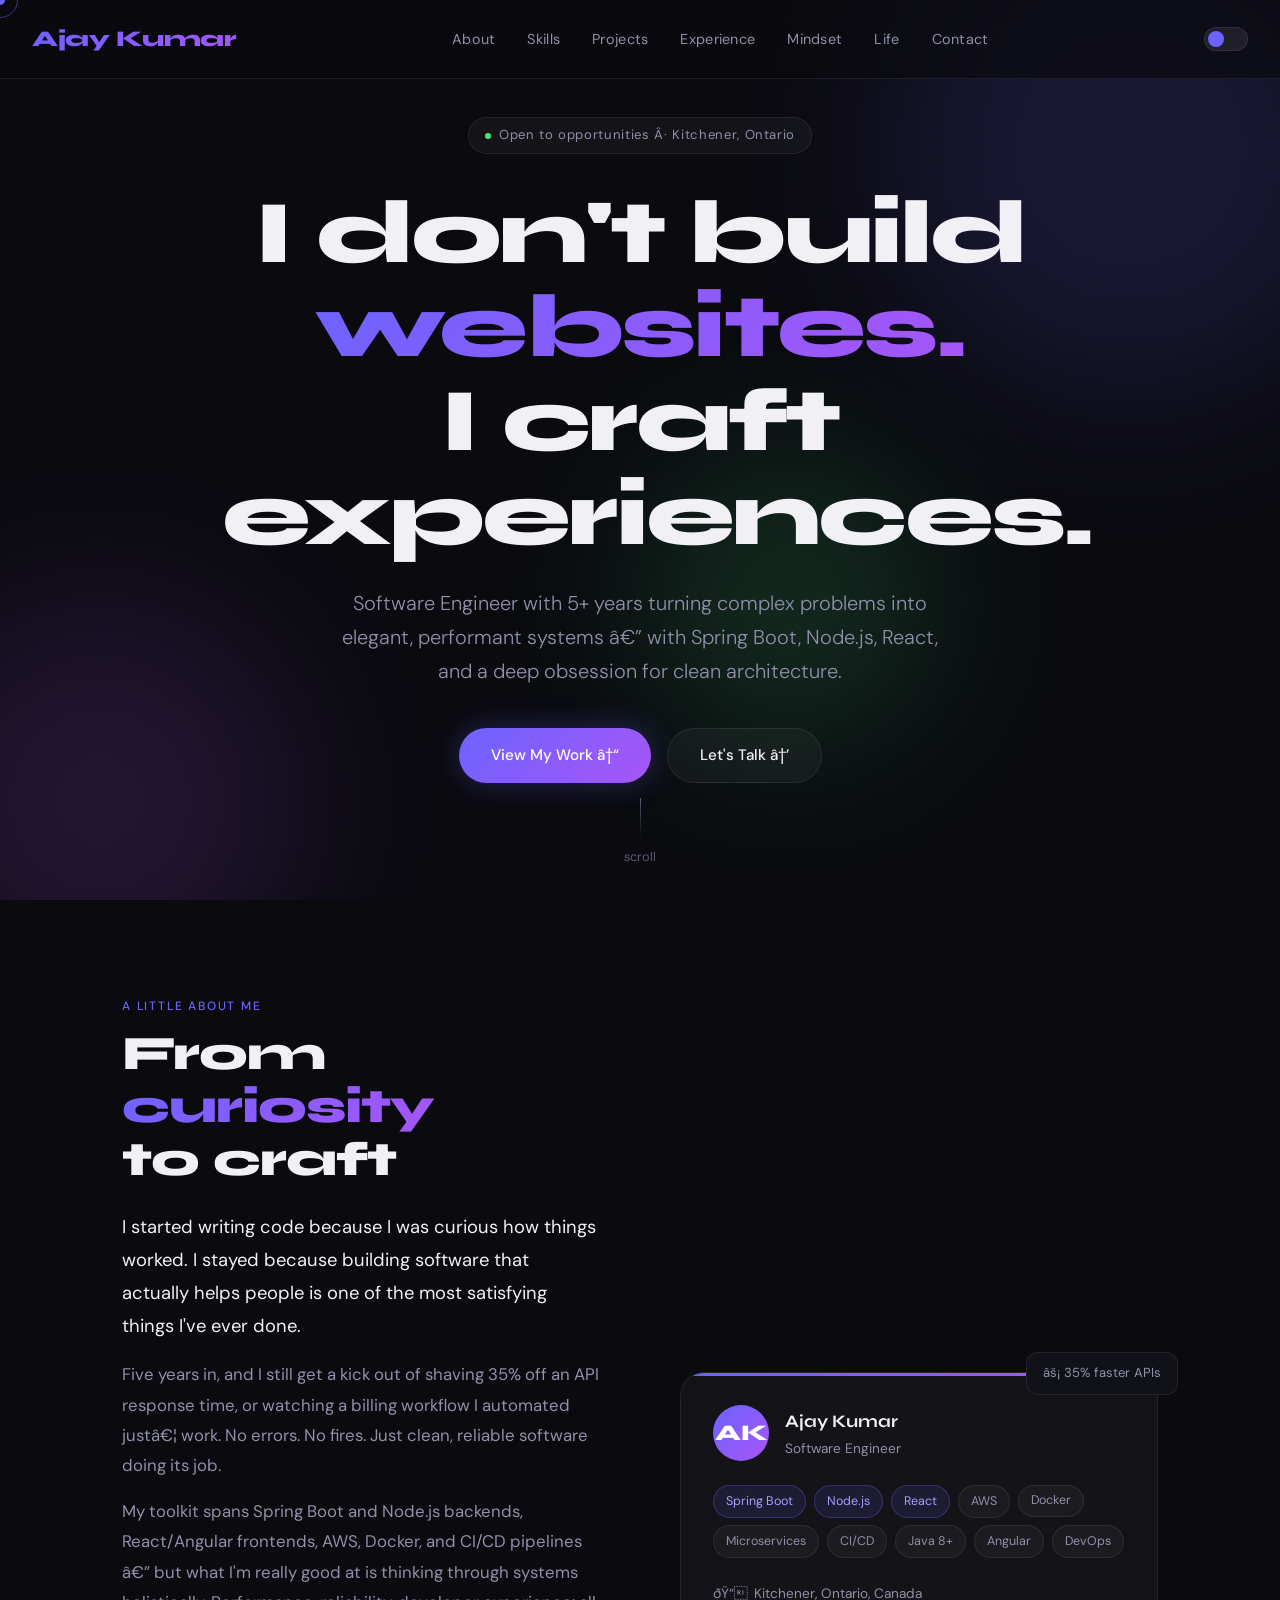
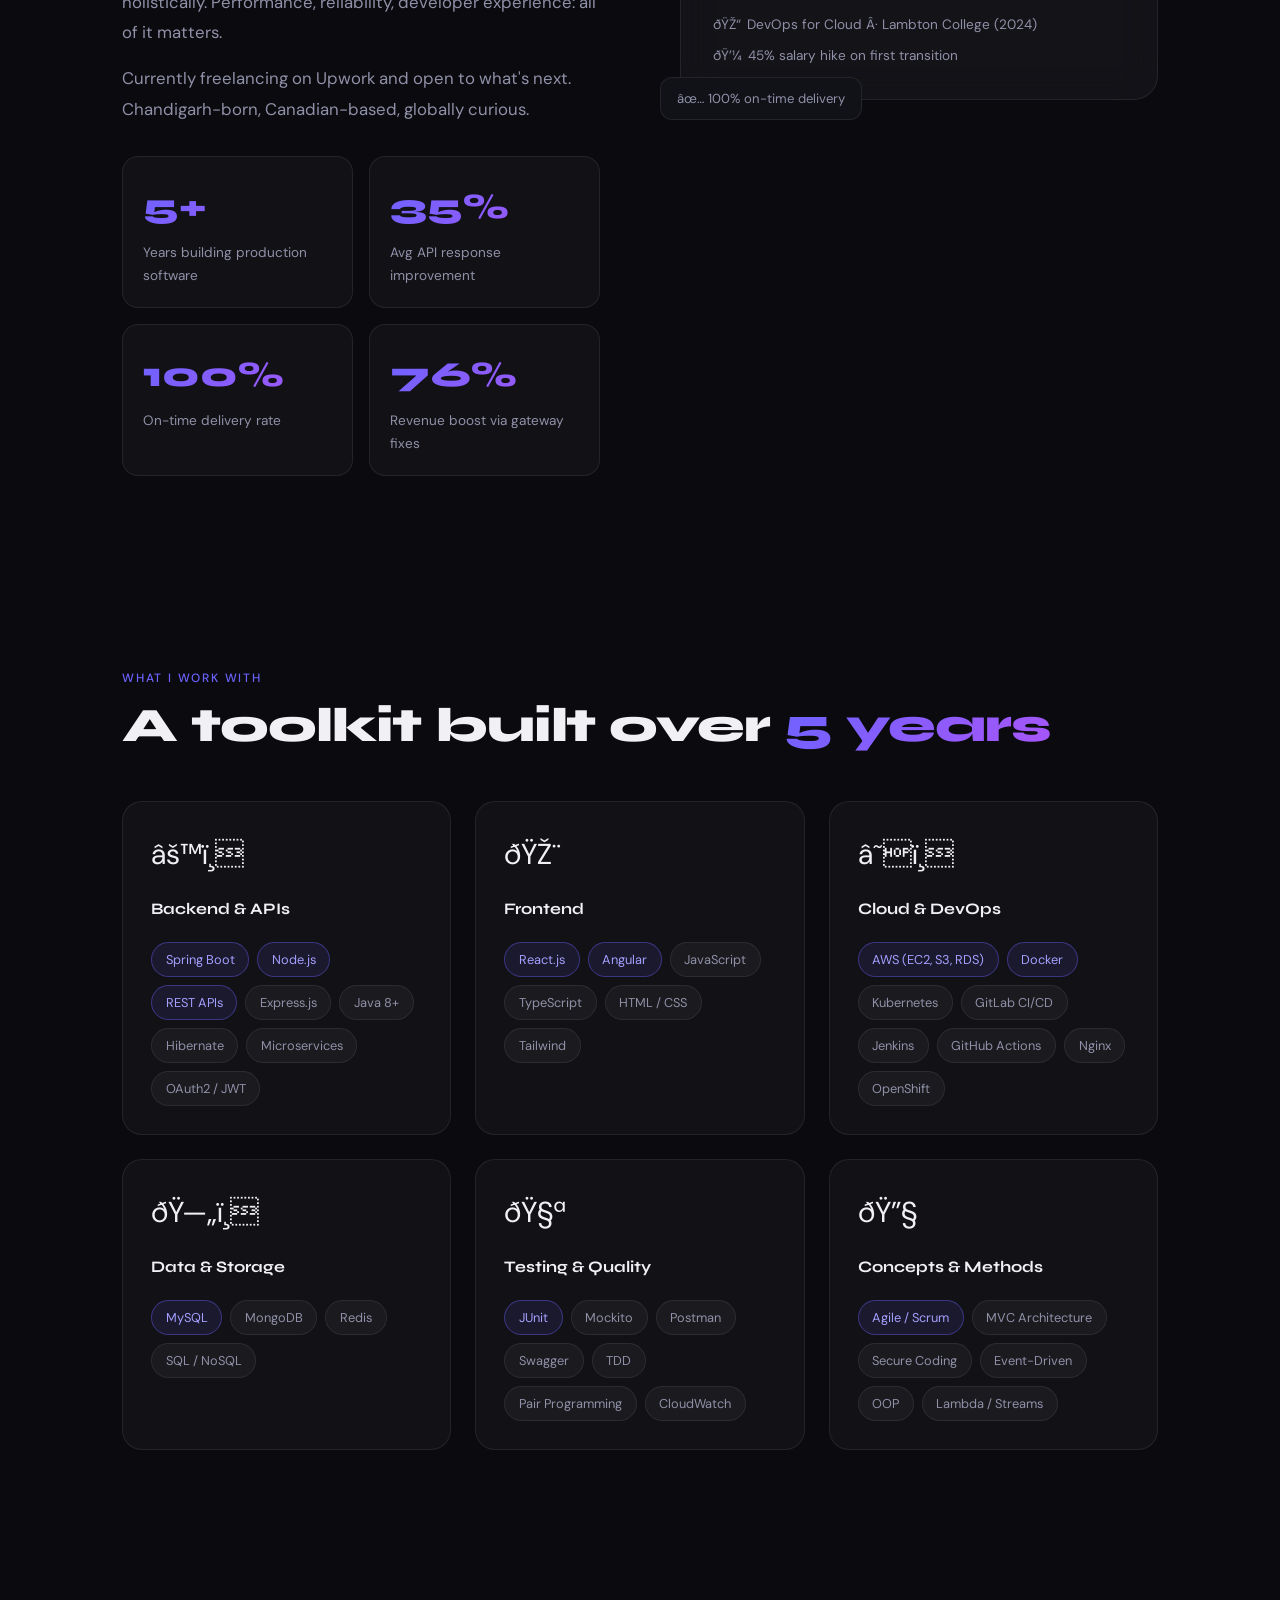
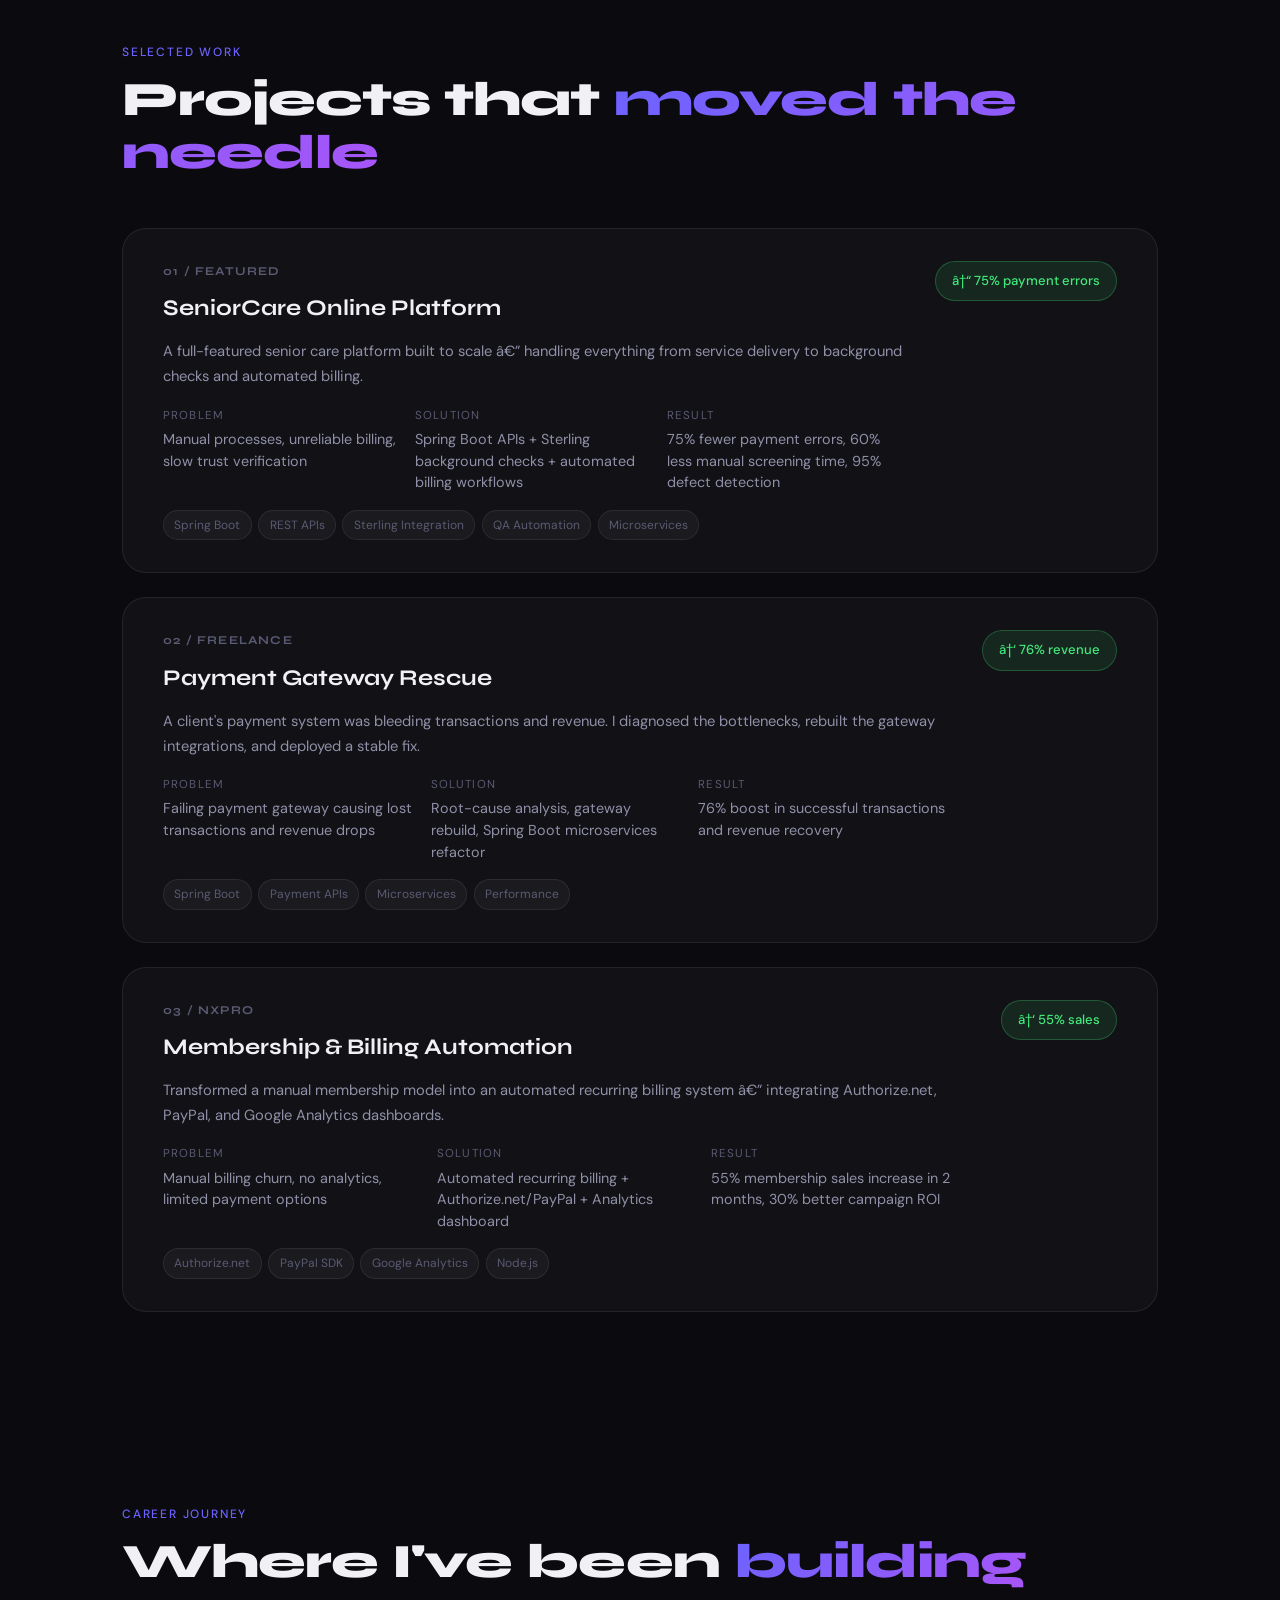
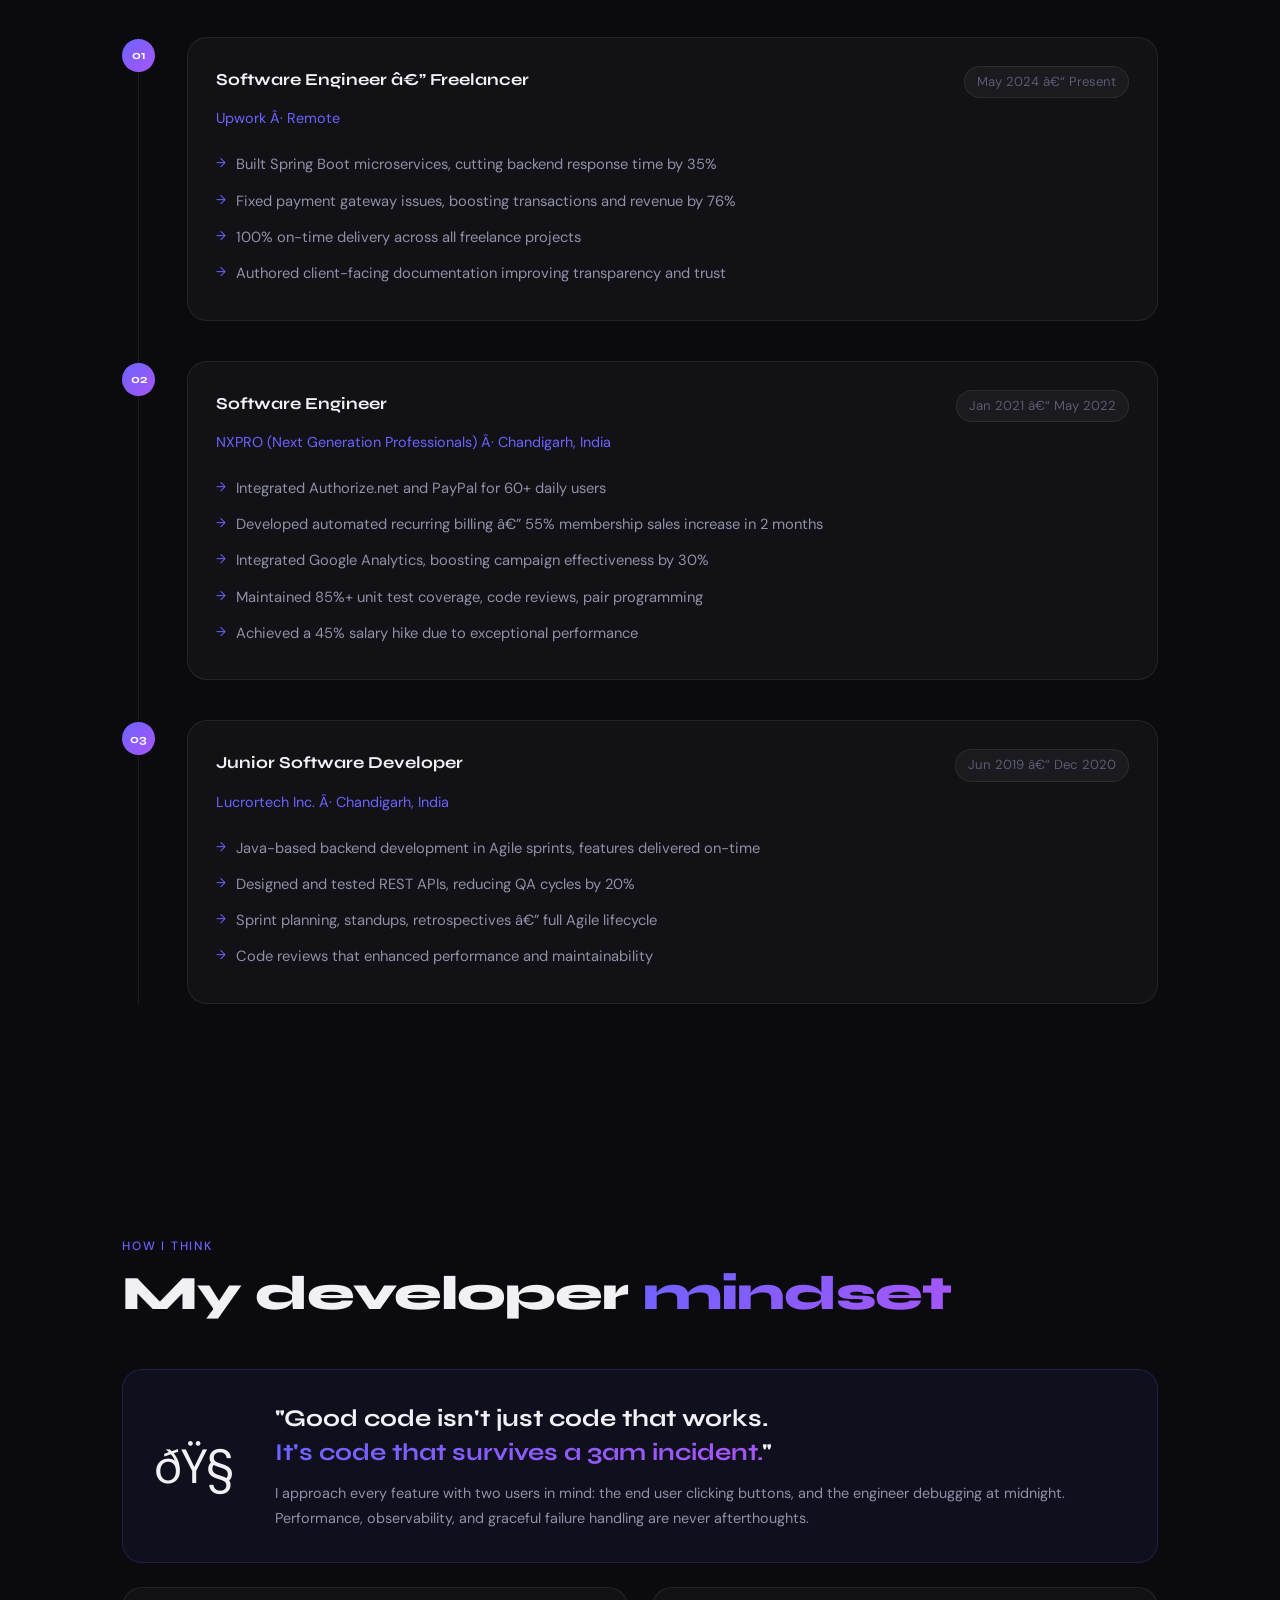
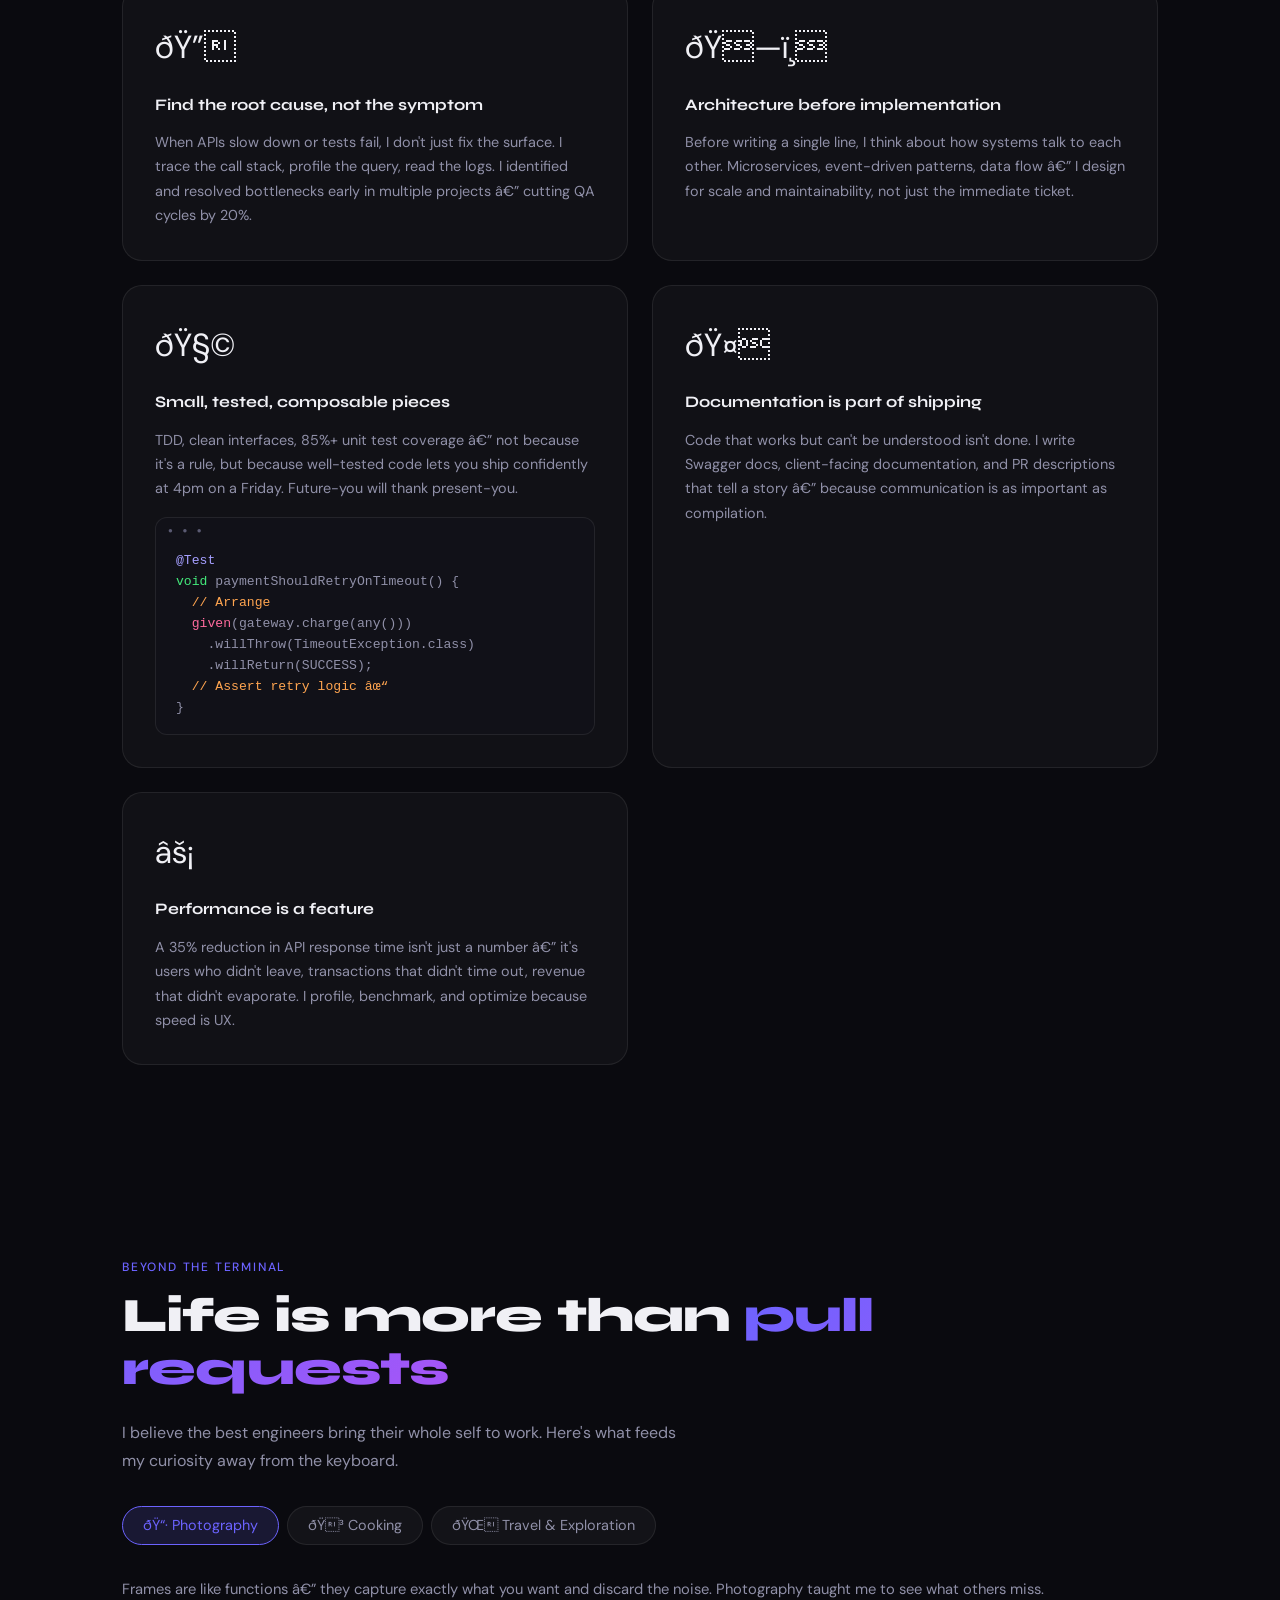
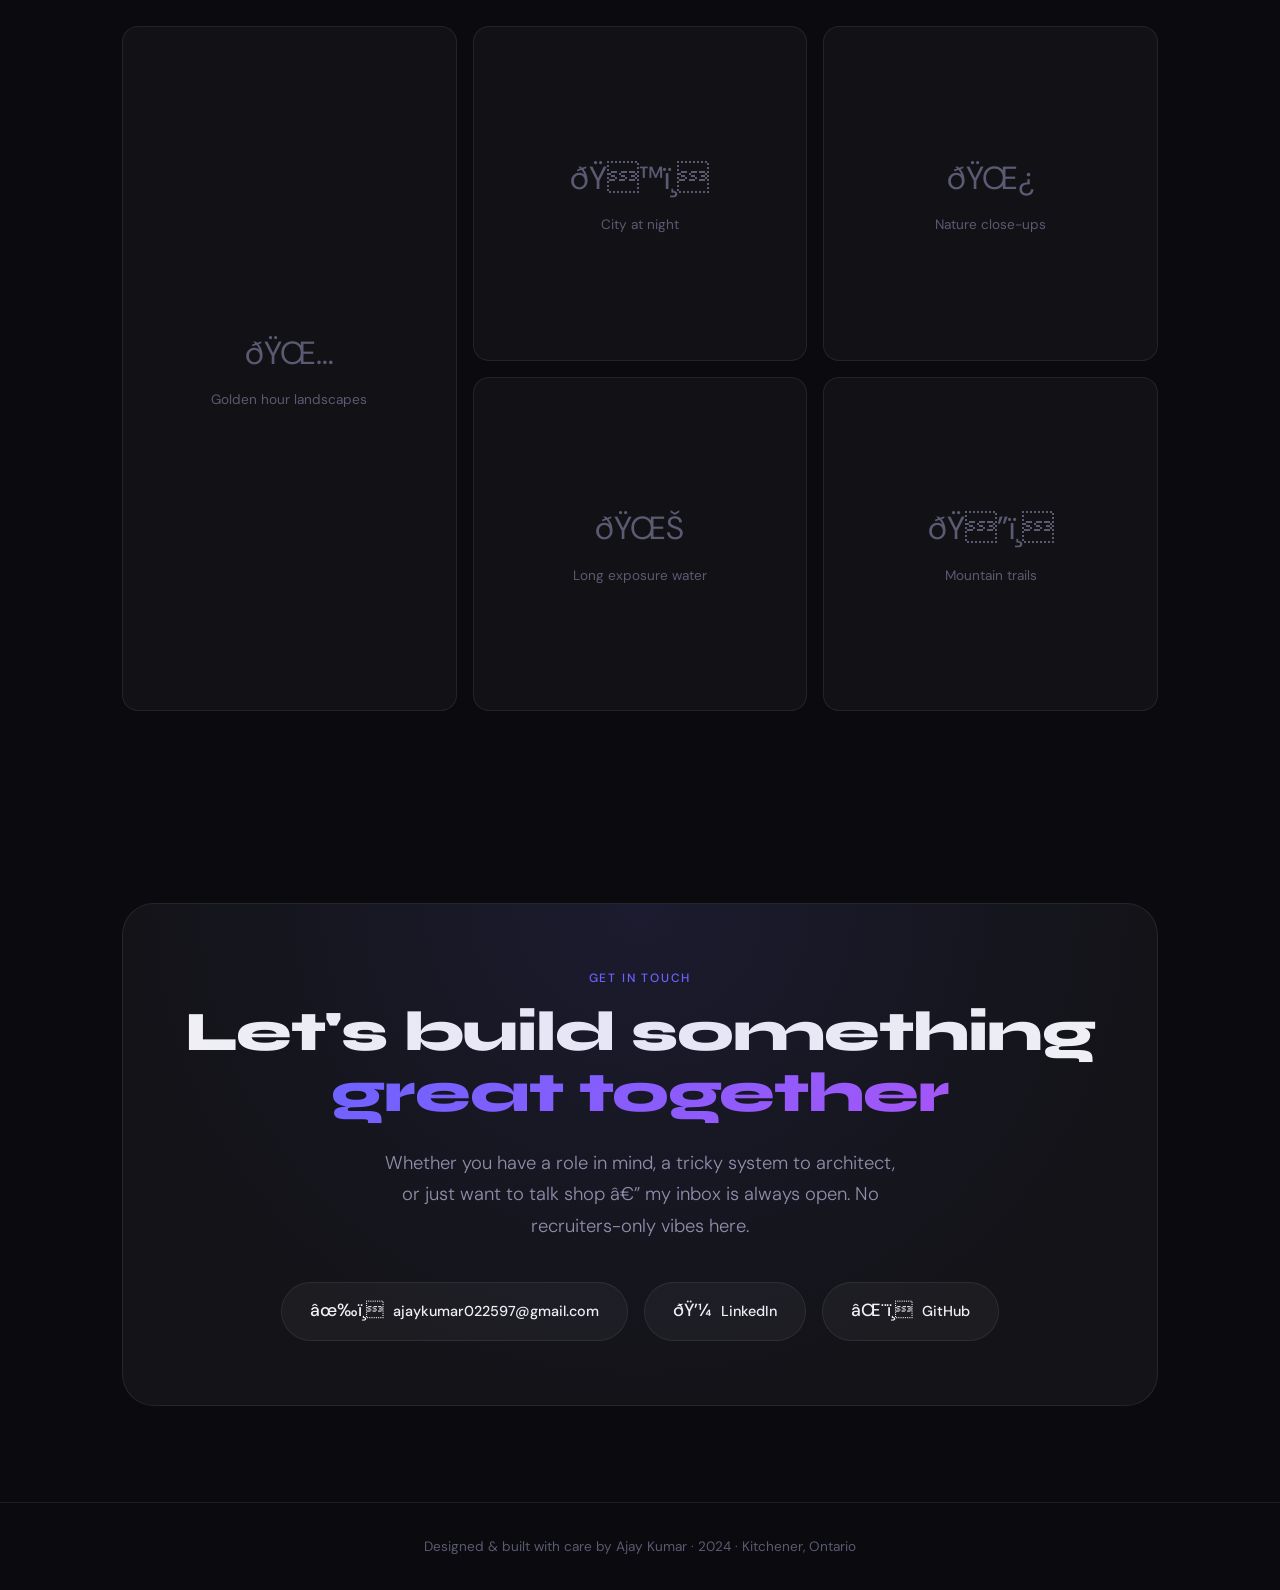
==== commit d4e26e4c: "profile" ====
--- a/index.html
+++ b/index.html
@@ -639,4 +639,4 @@
   <script src="script.js"></script>
 </body>
 
-</html>+</html>
--- a/style.css
+++ b/style.css
@@ -1425,3 +1425,4 @@
         padding: 4rem 1.25rem;
     }
 }
+
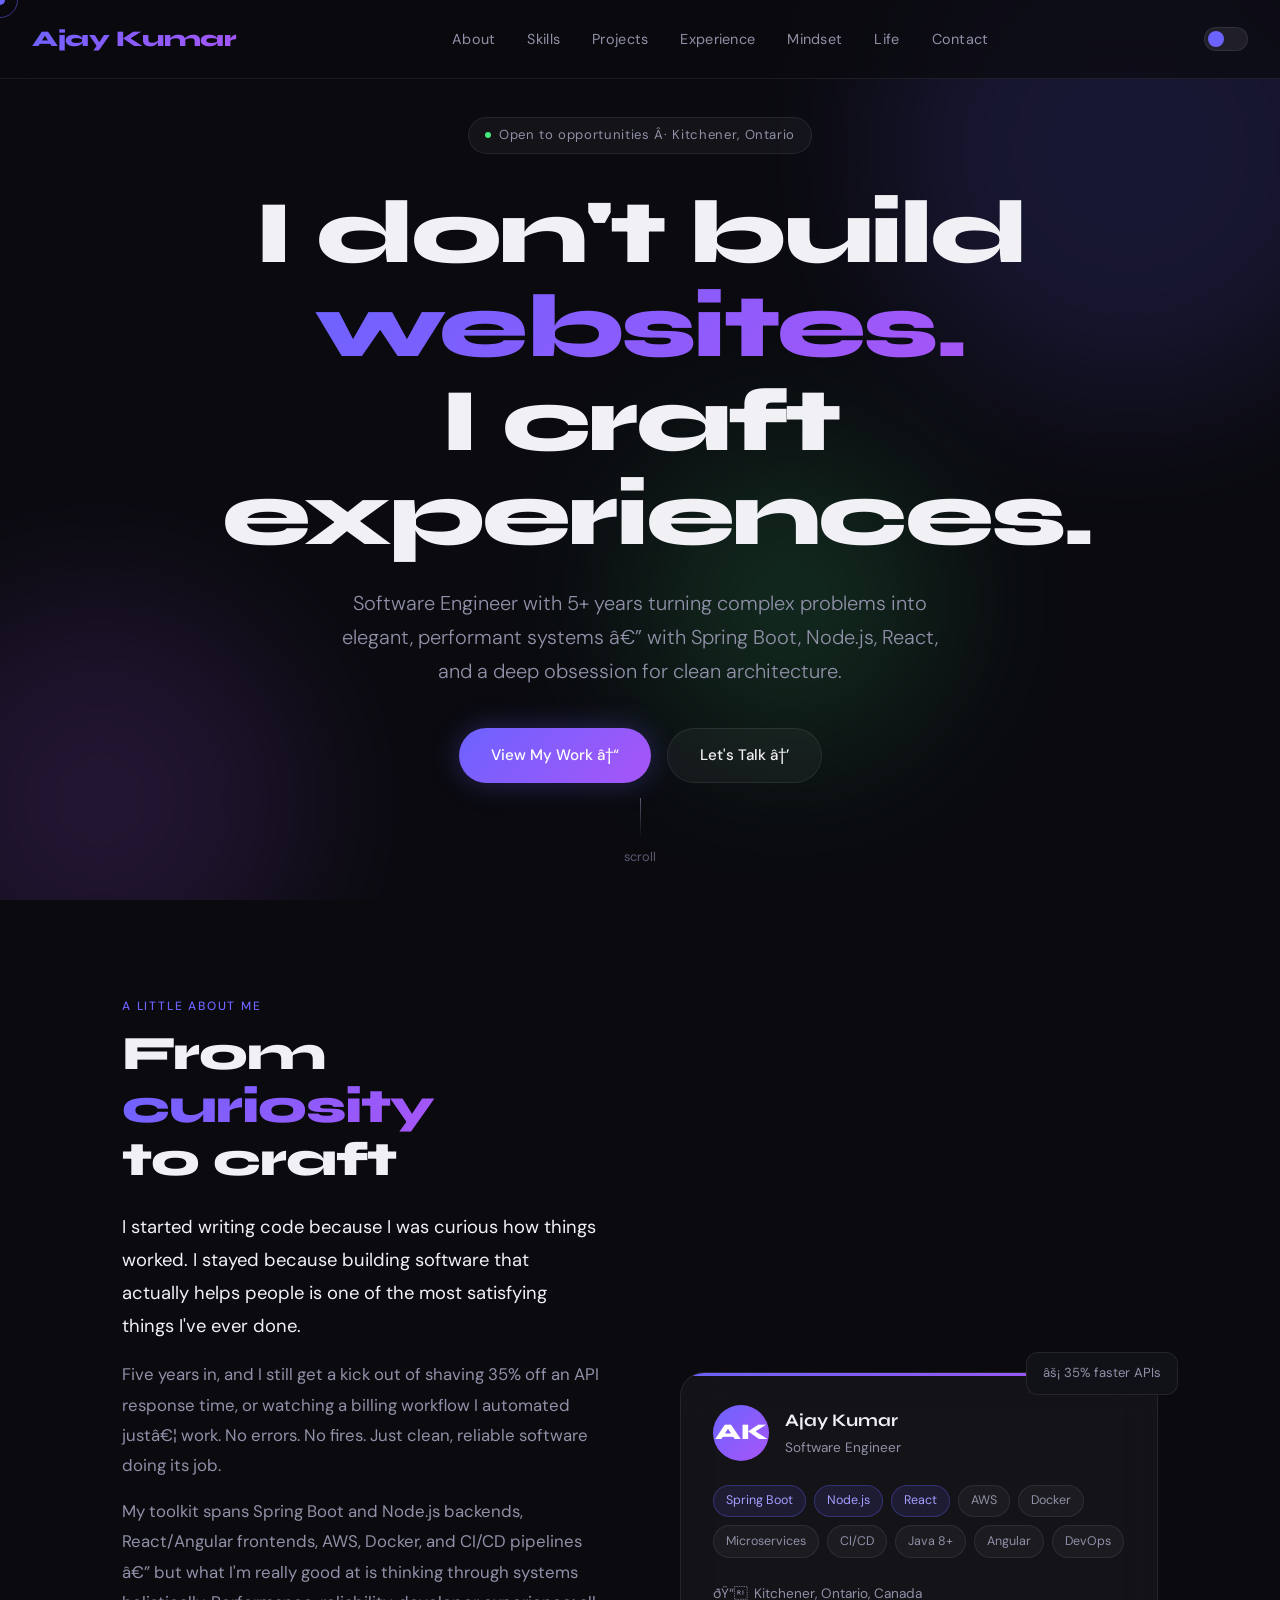
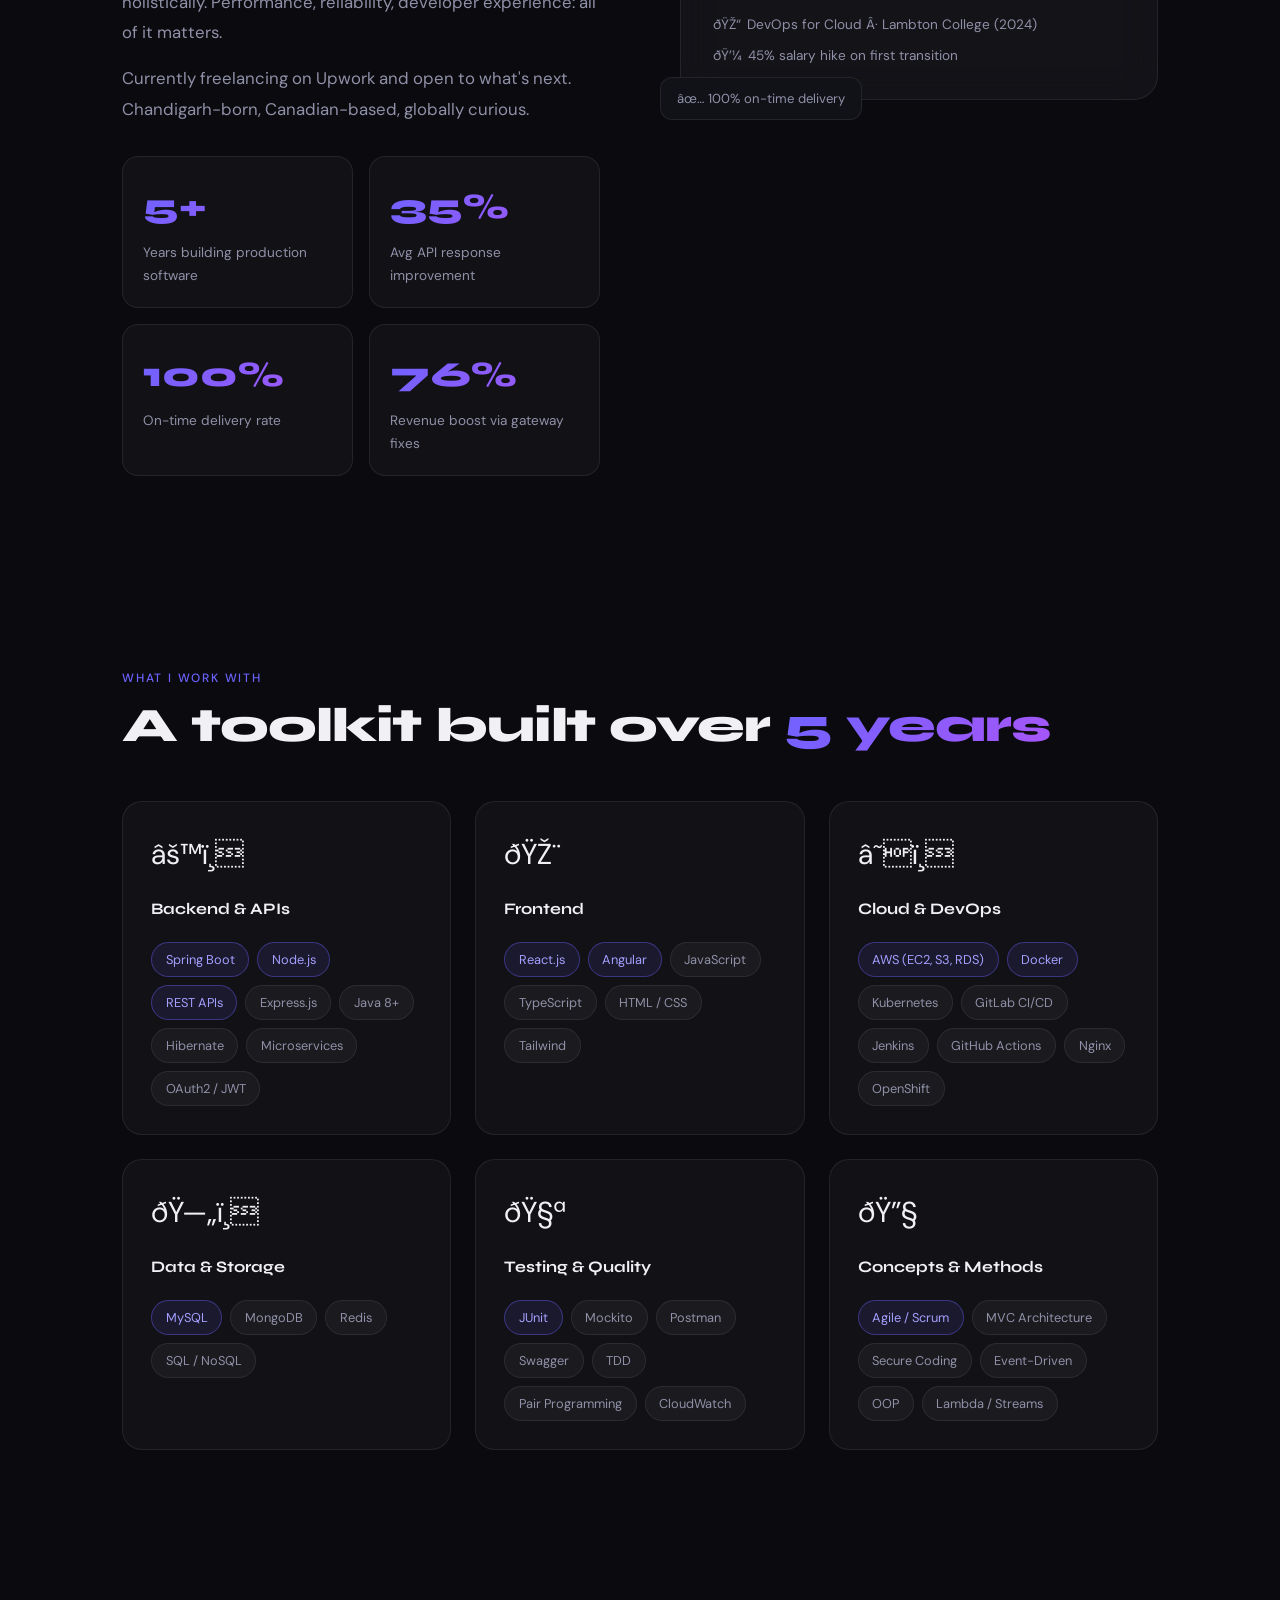
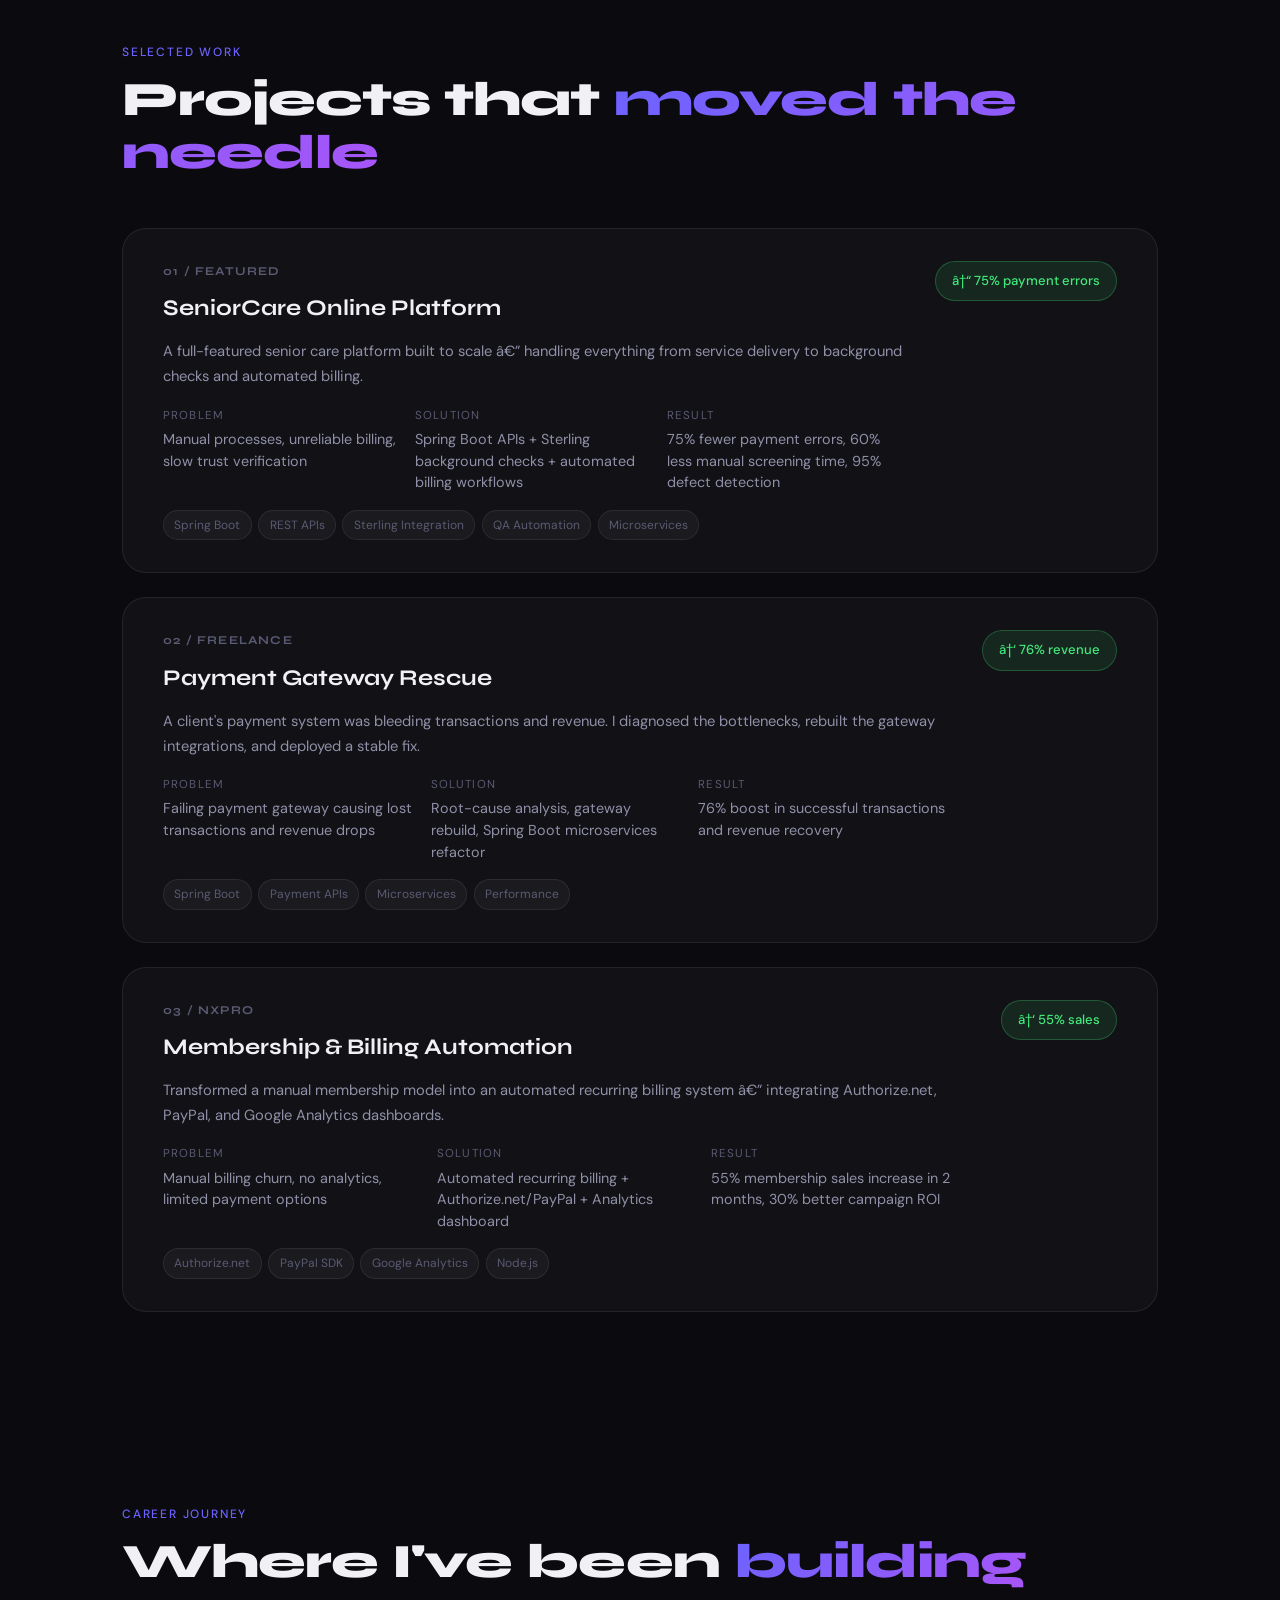
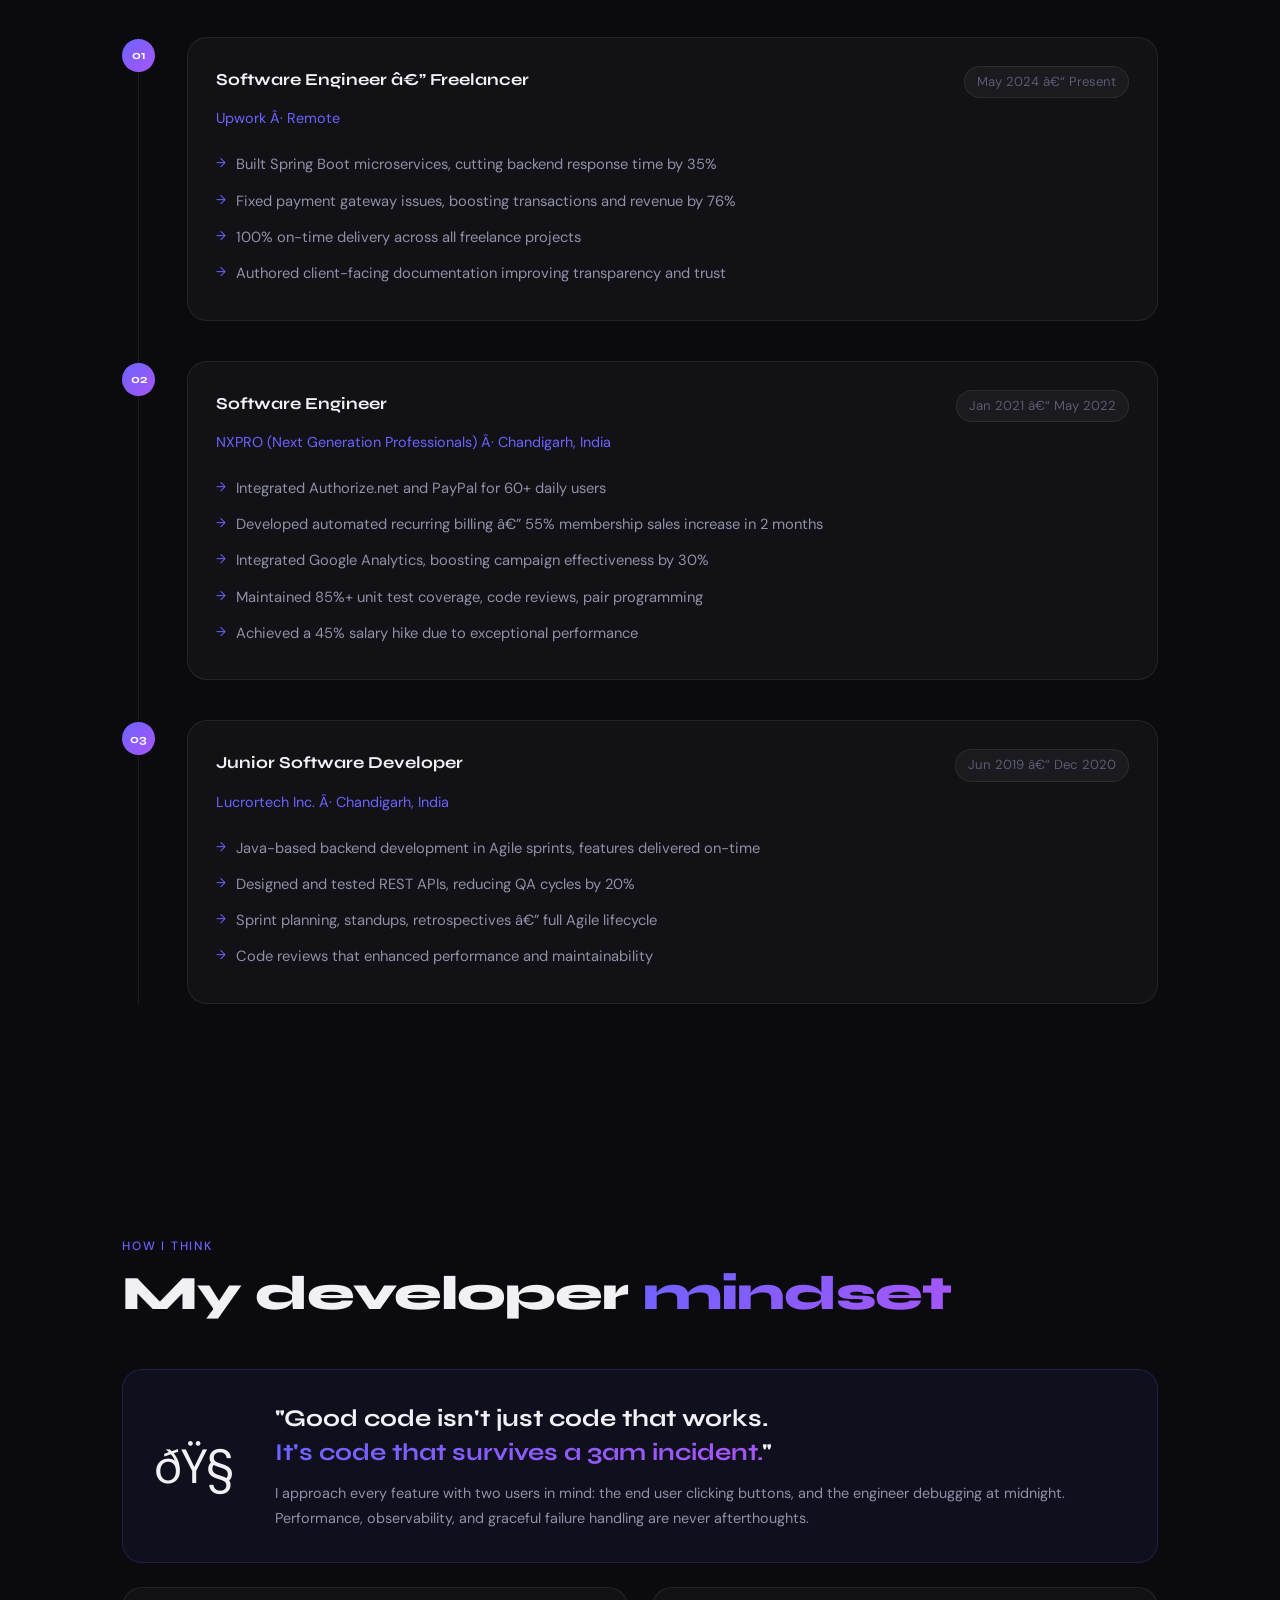
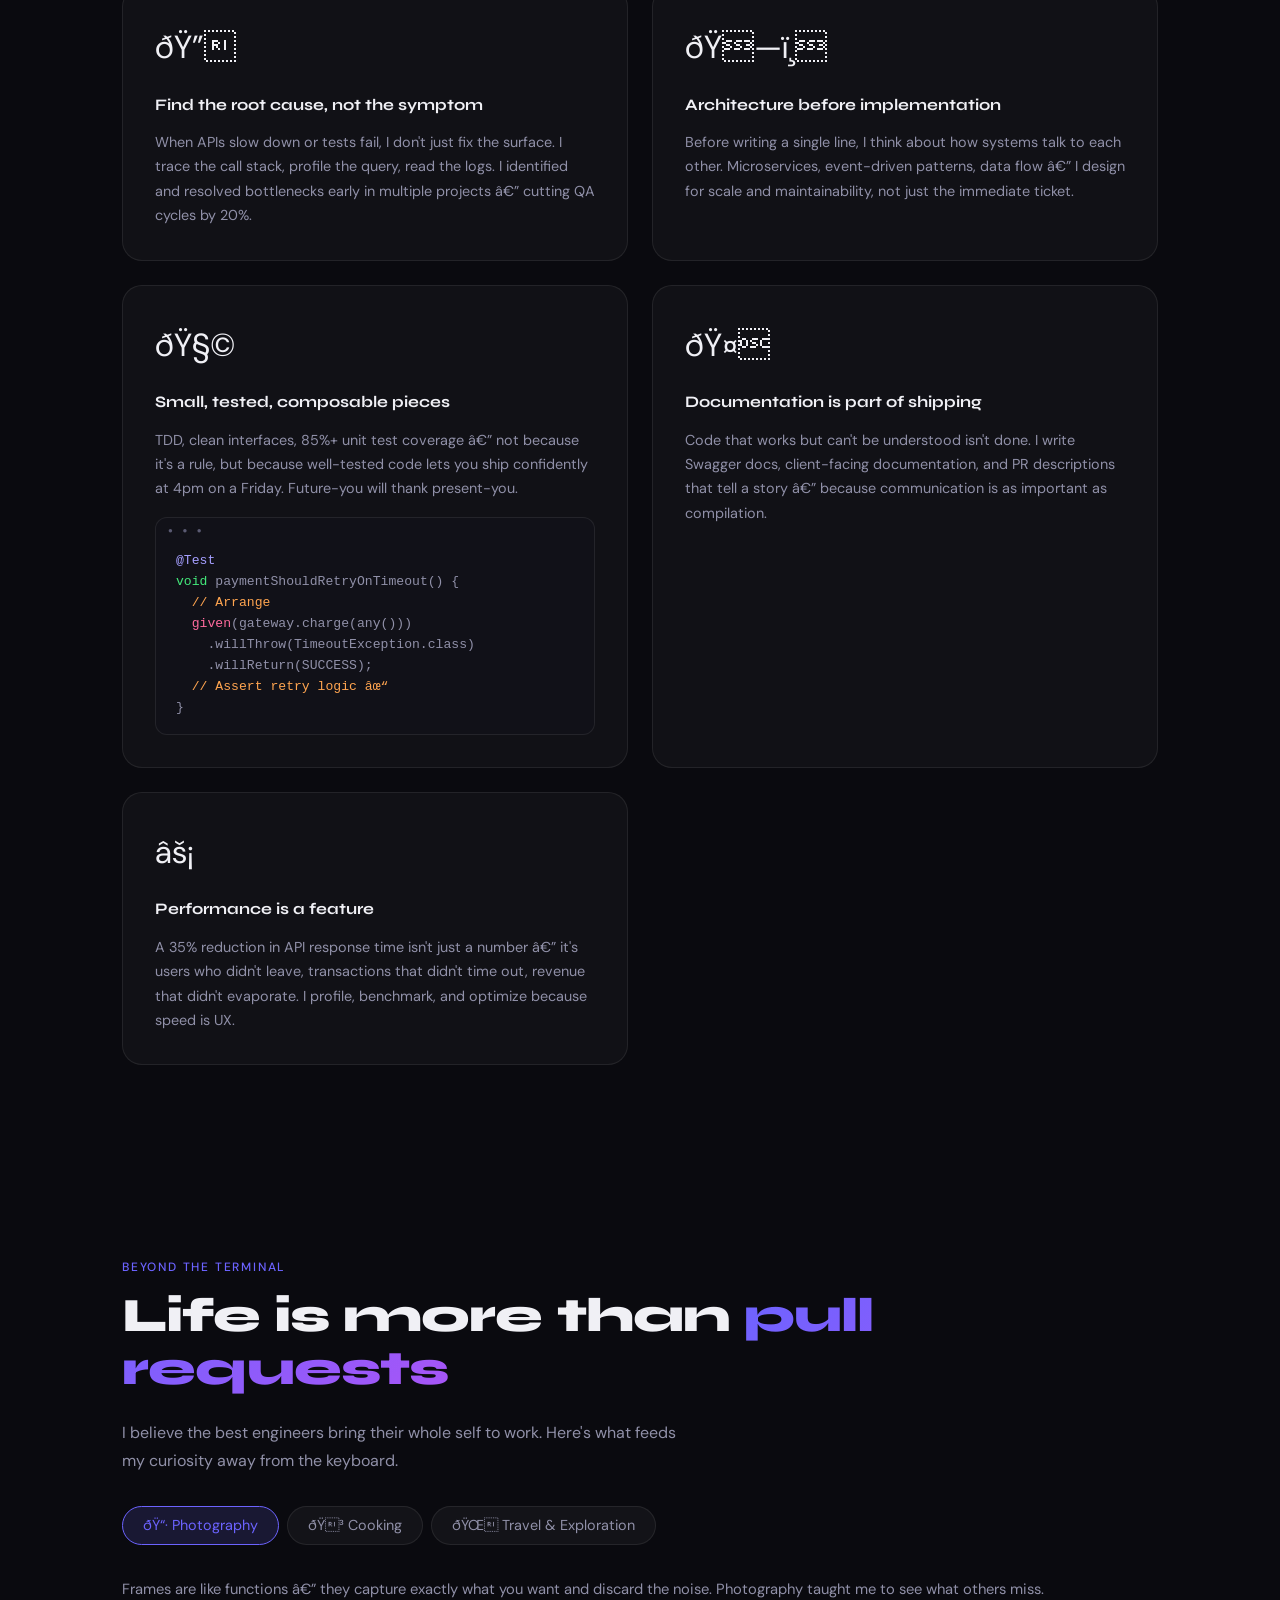
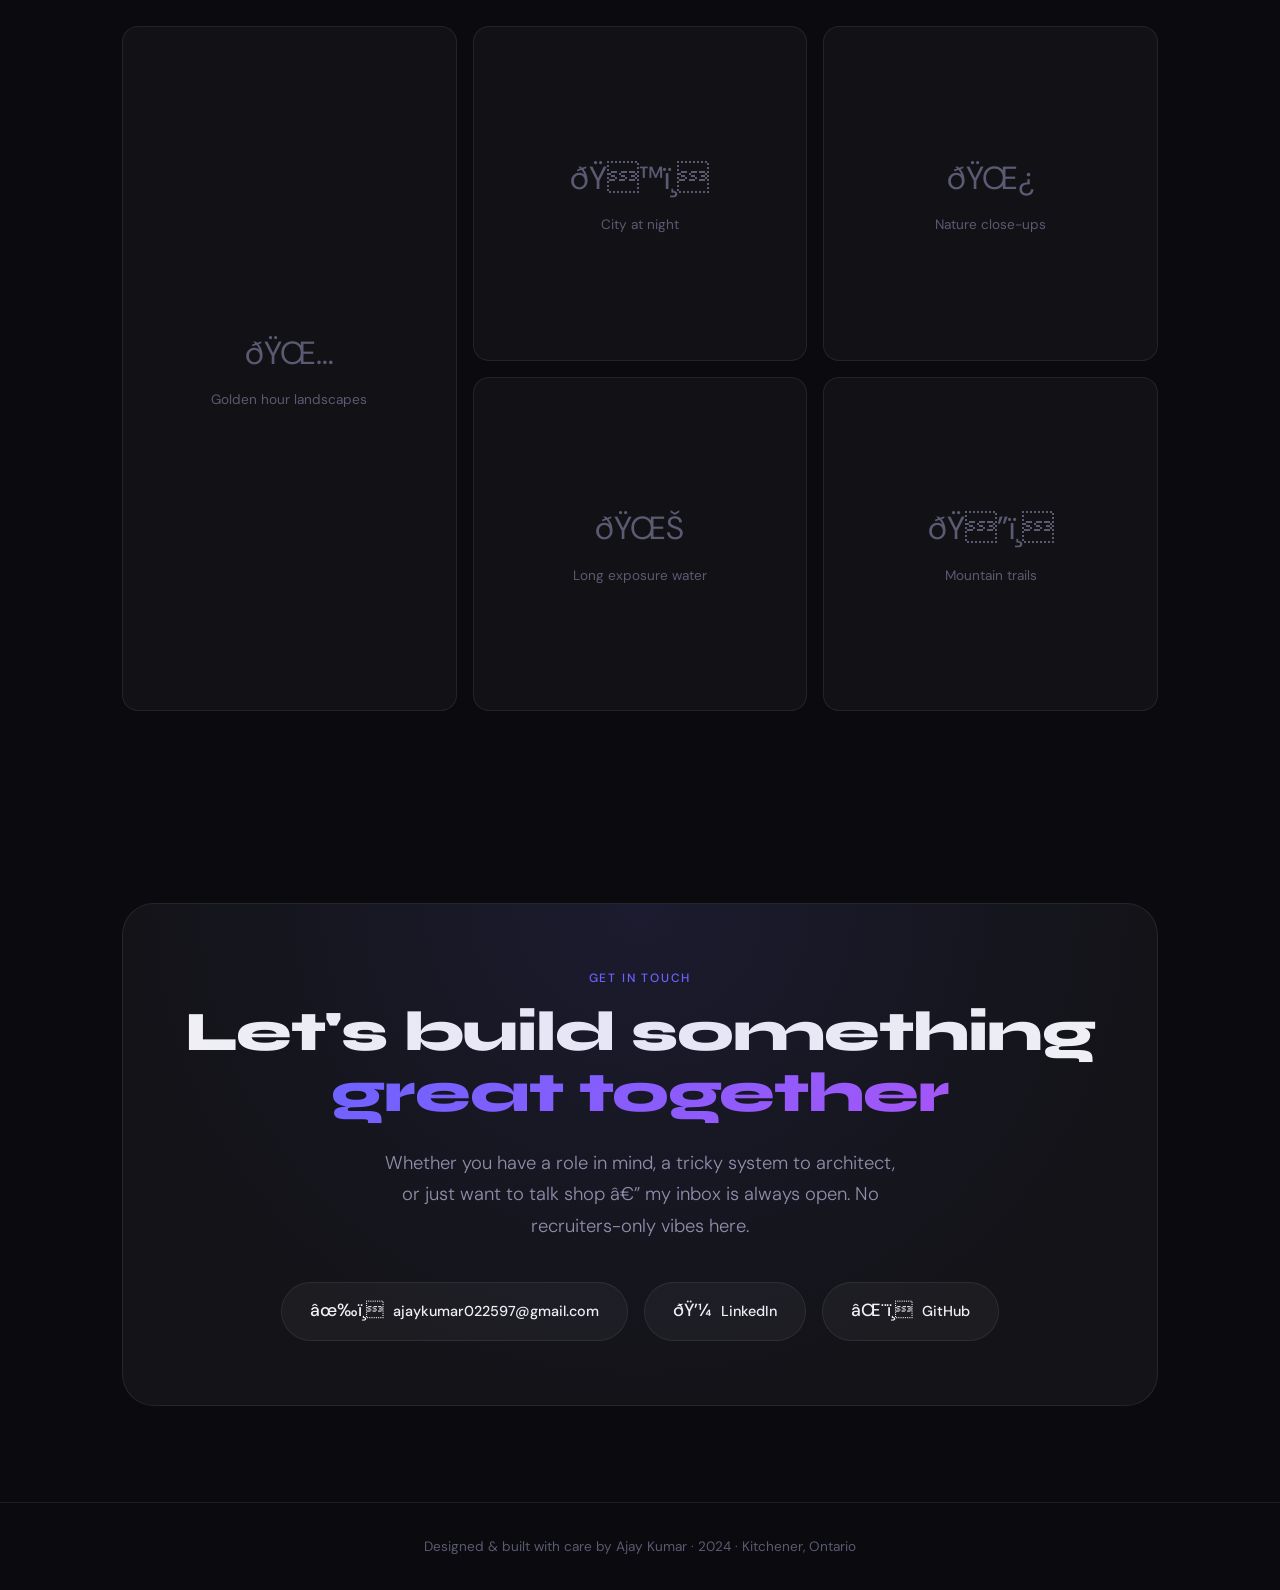
==== commit 86b73922: "portfolio" ====
--- a/index.html
+++ b/index.html
@@ -638,5 +638,4 @@
 
   <script src="script.js"></script>
 </body>
-
 </html>
--- a/style.css
+++ b/style.css
@@ -1424,5 +1424,4 @@
     section {
         padding: 4rem 1.25rem;
     }
-}
-
+}
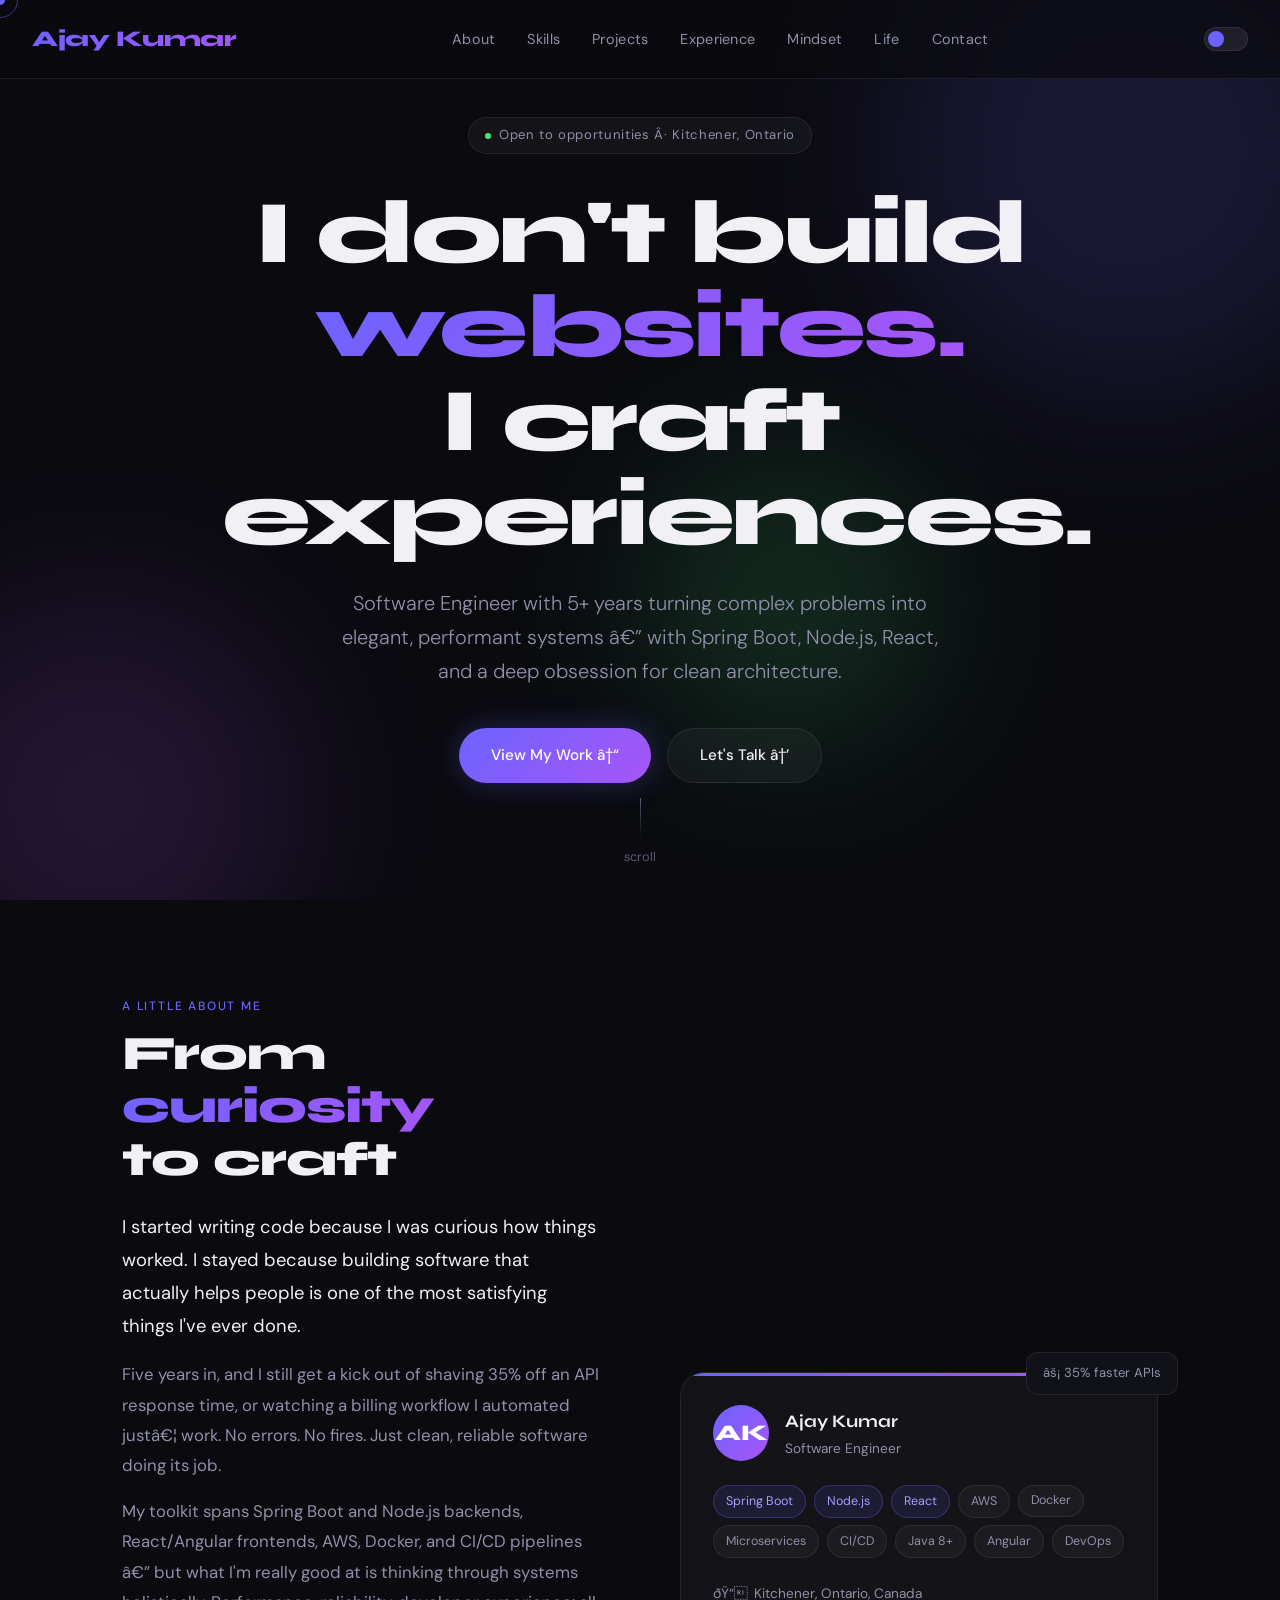
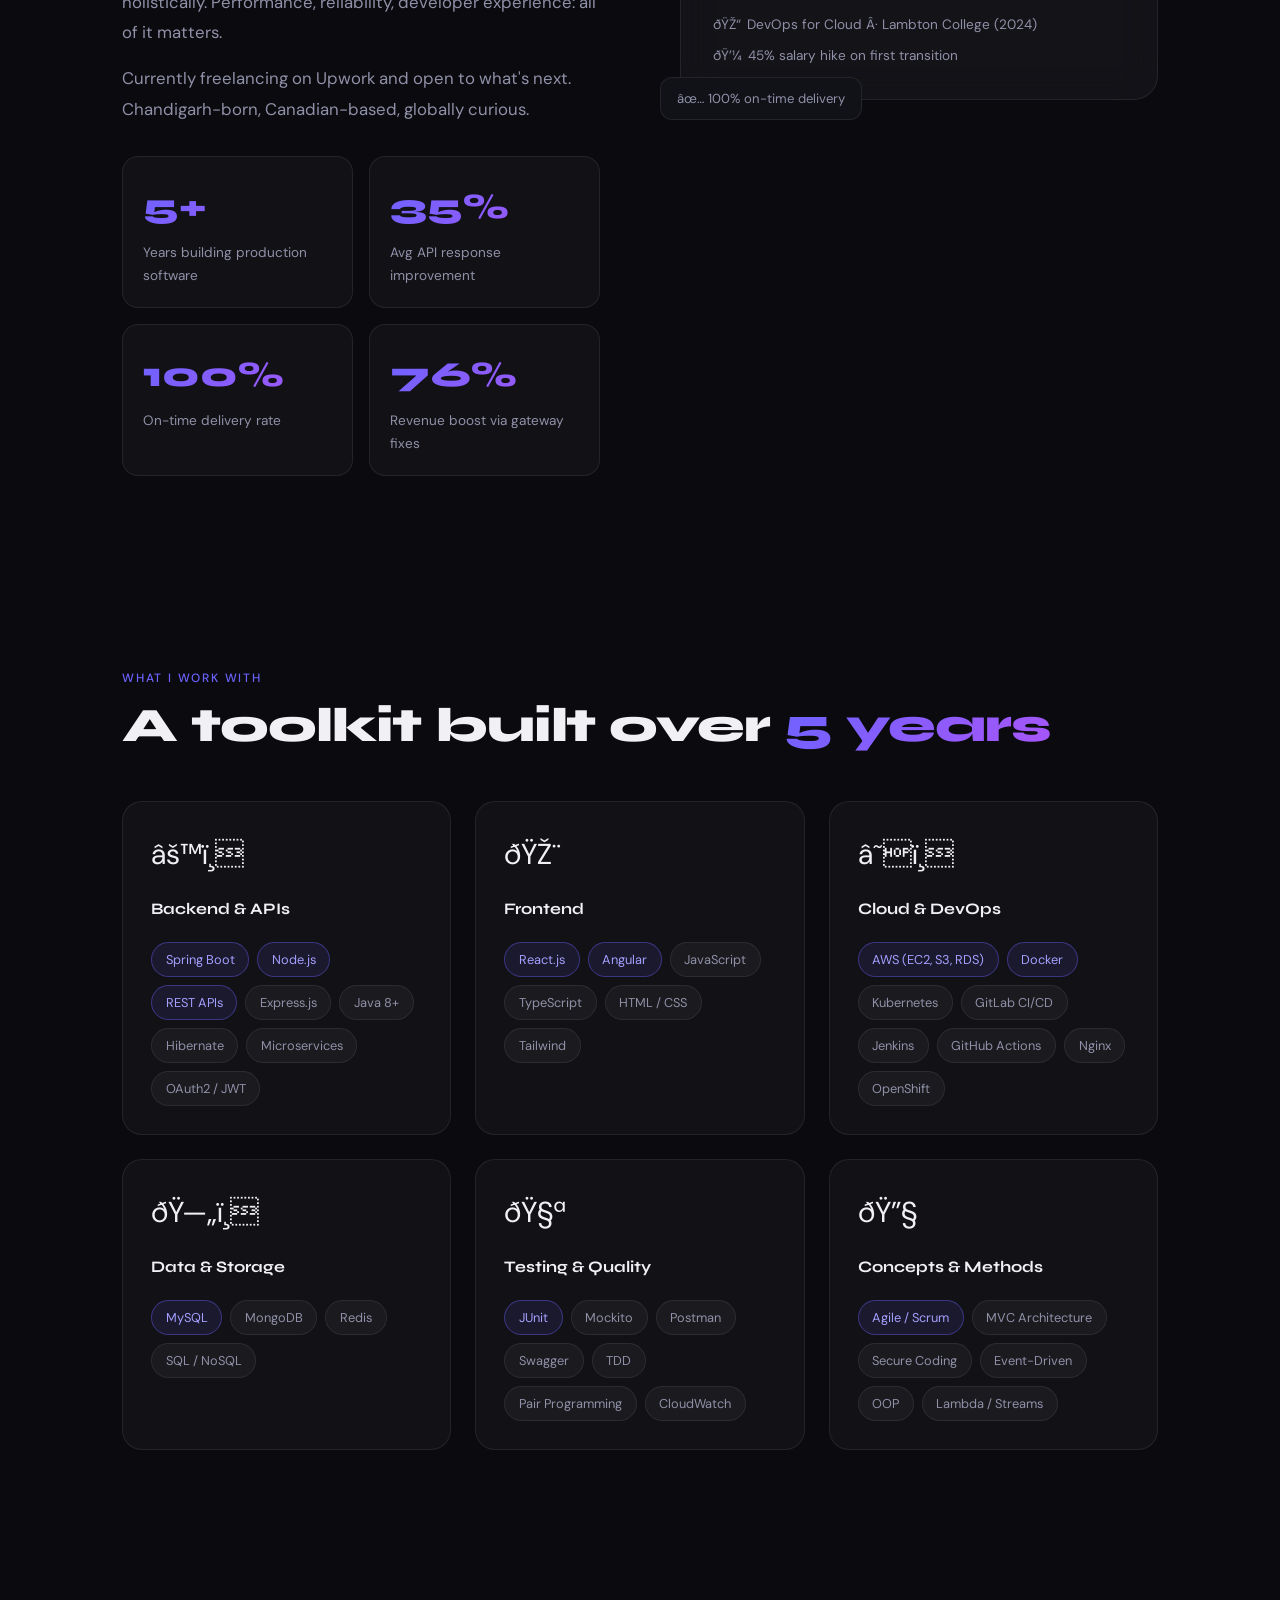
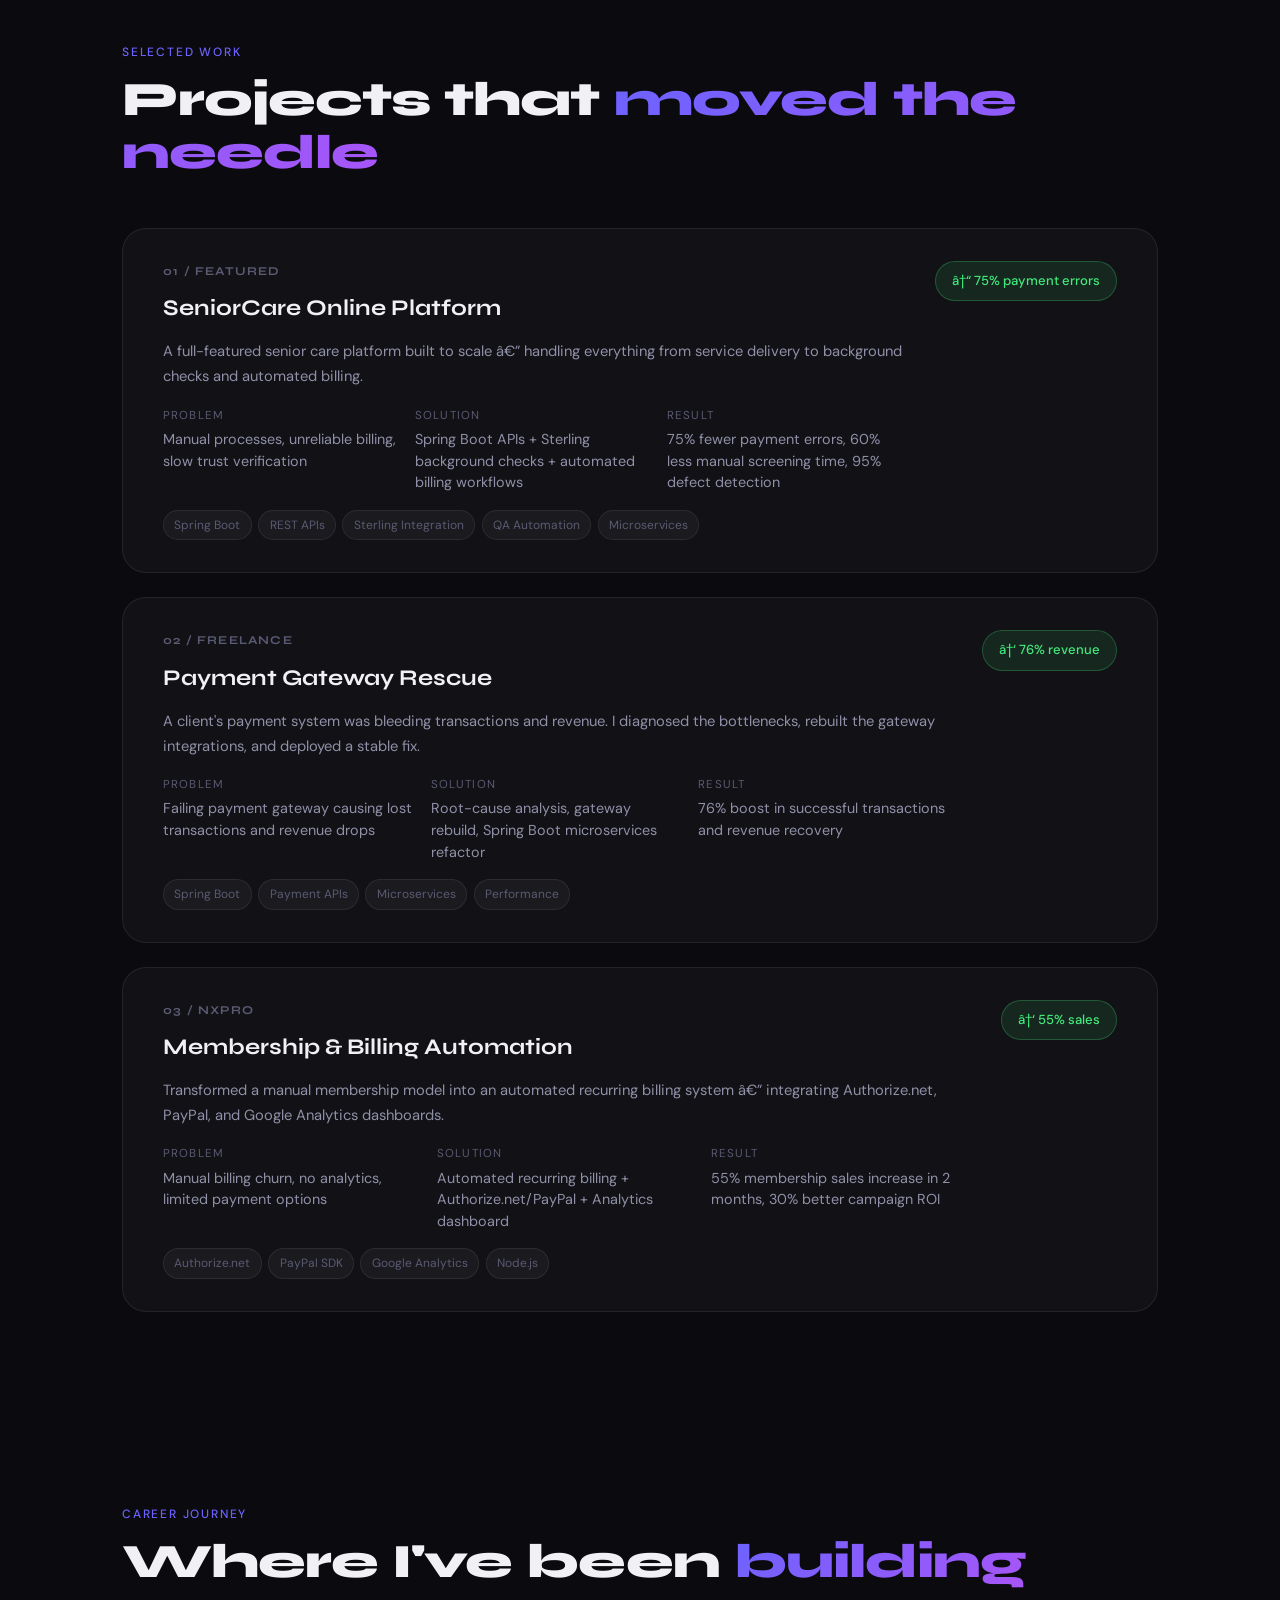
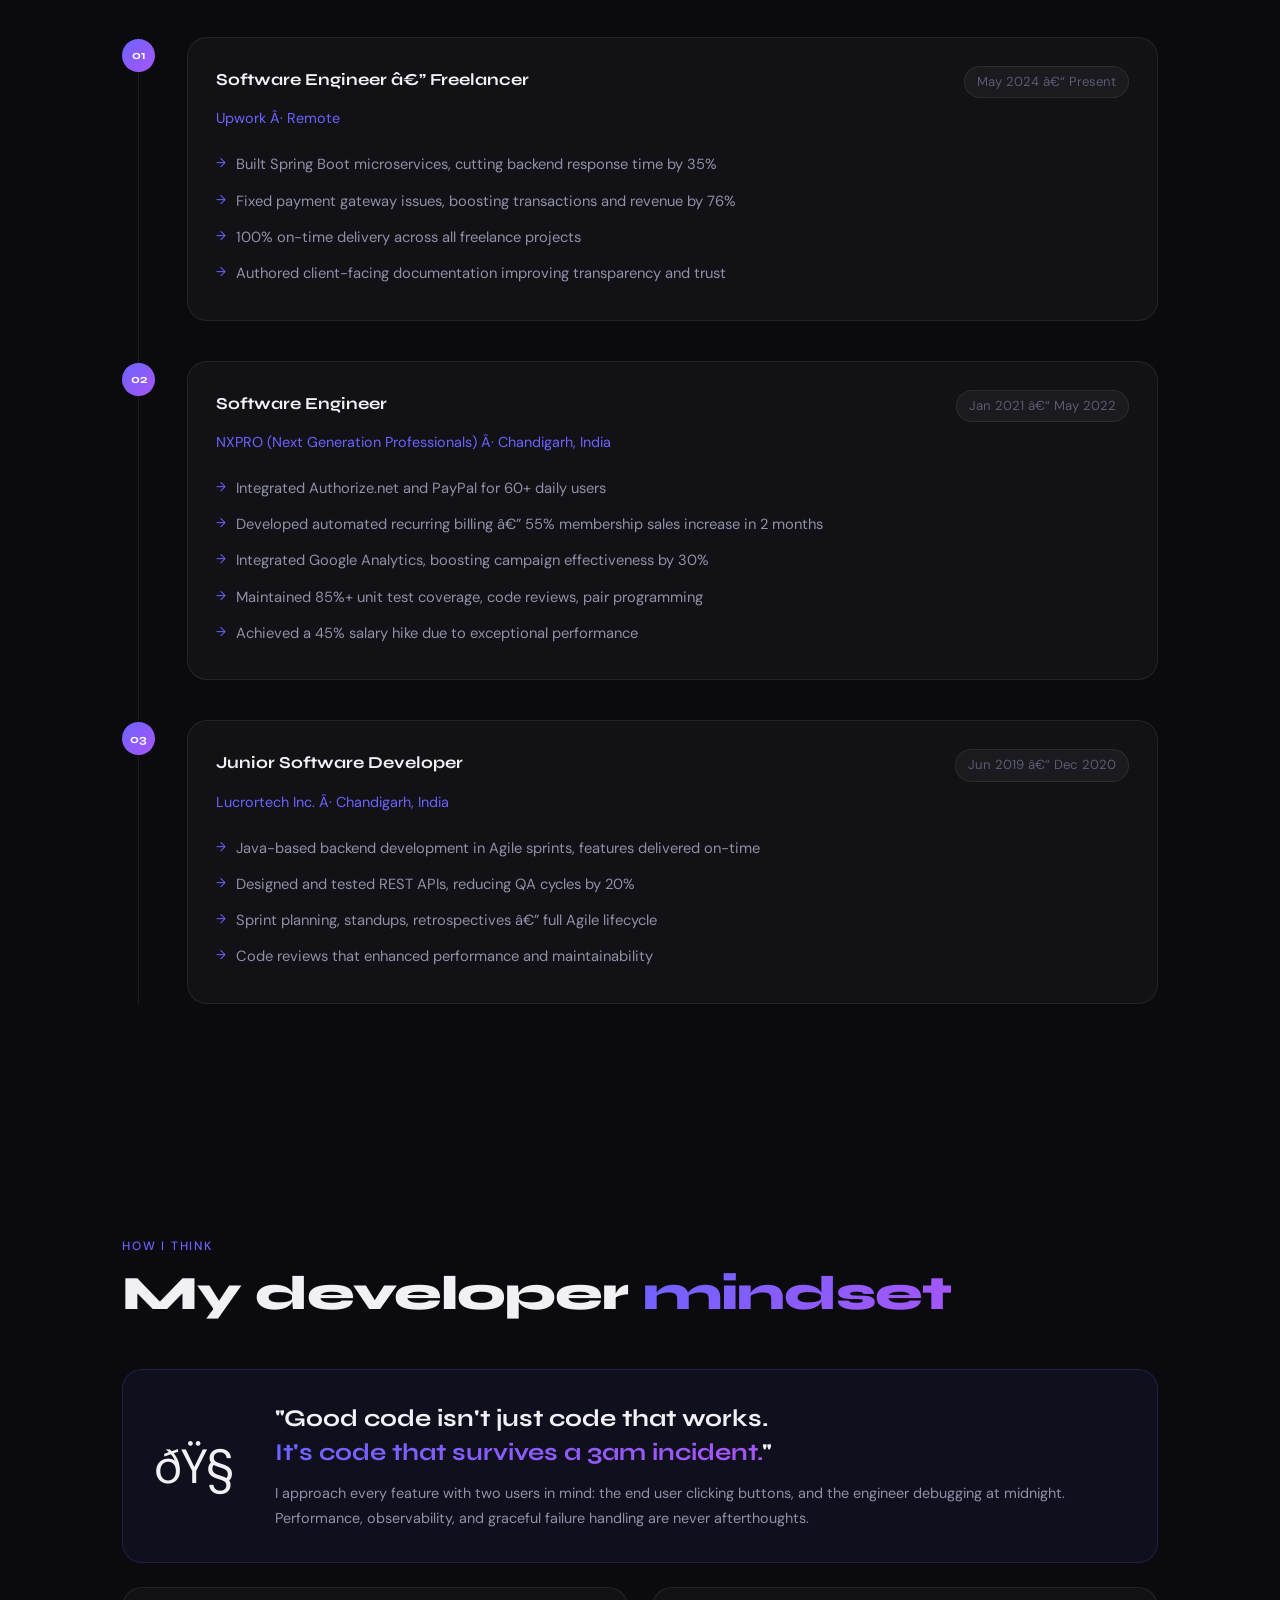
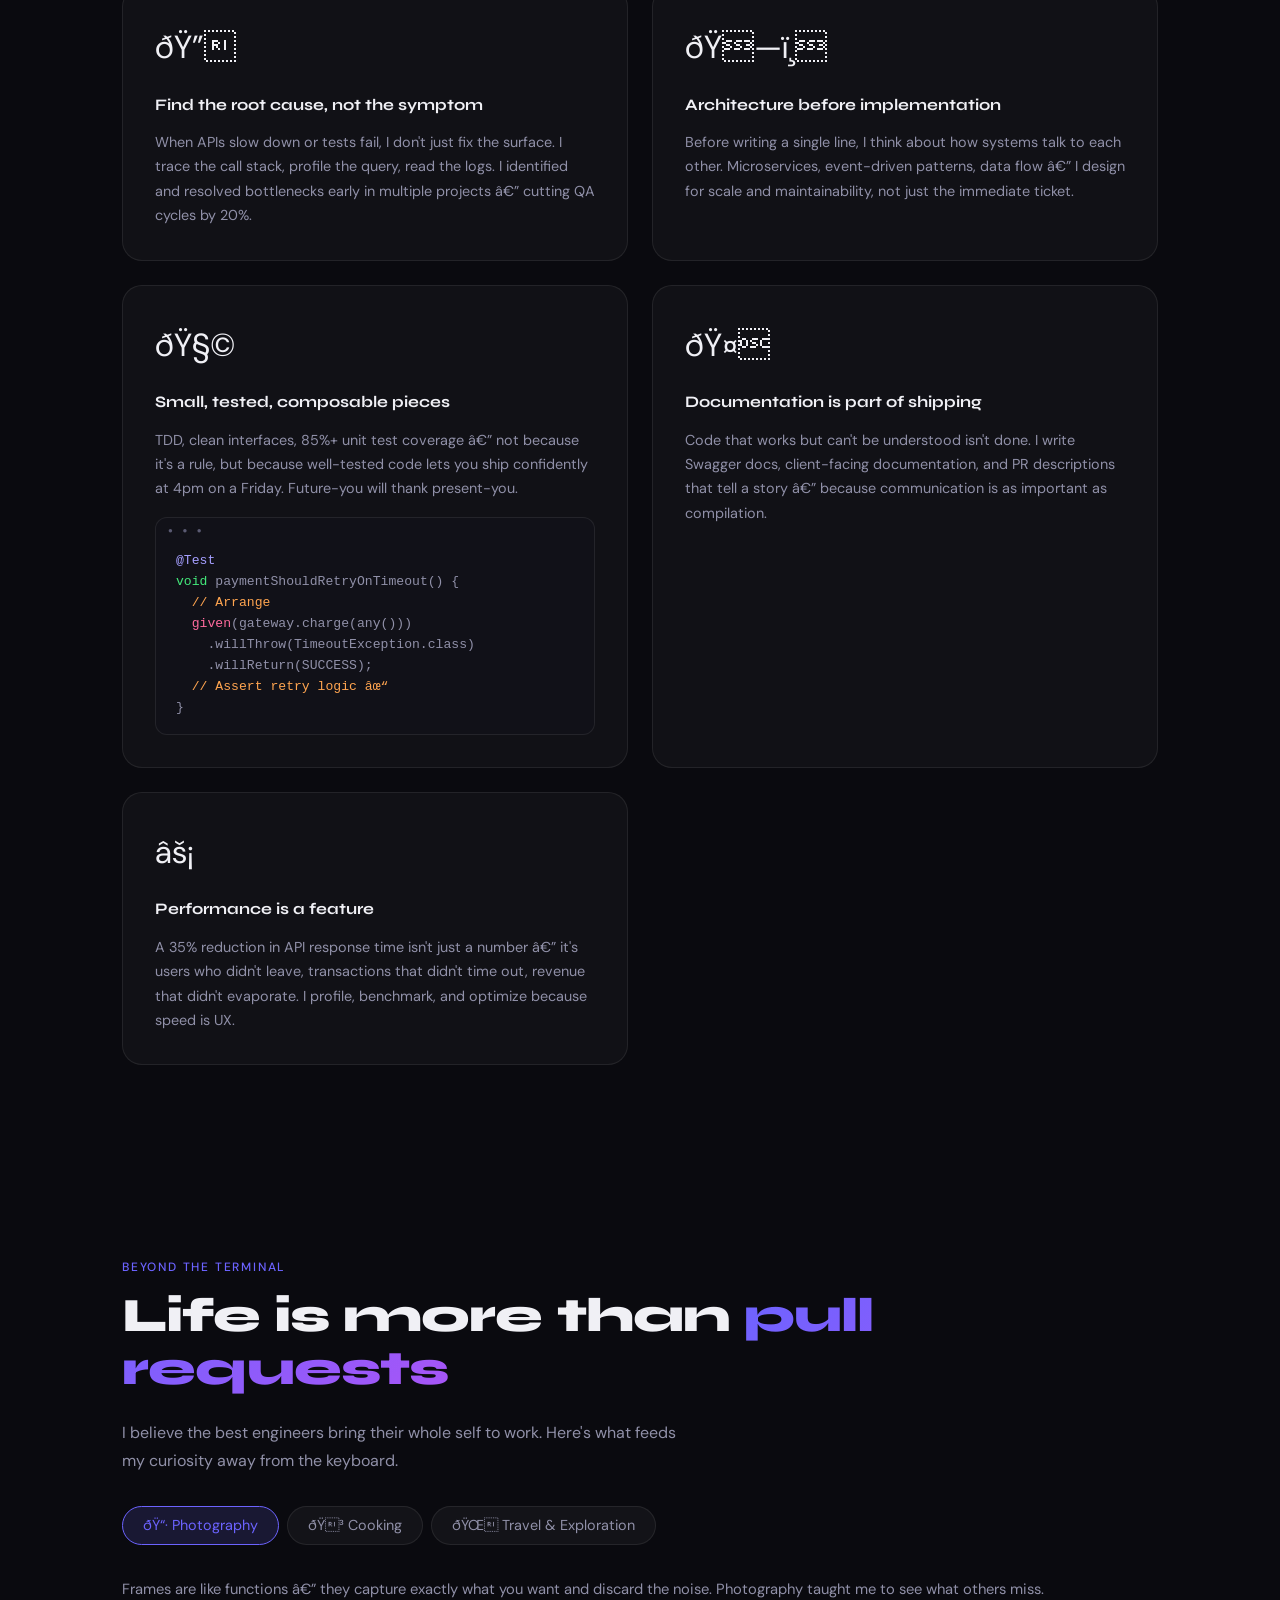
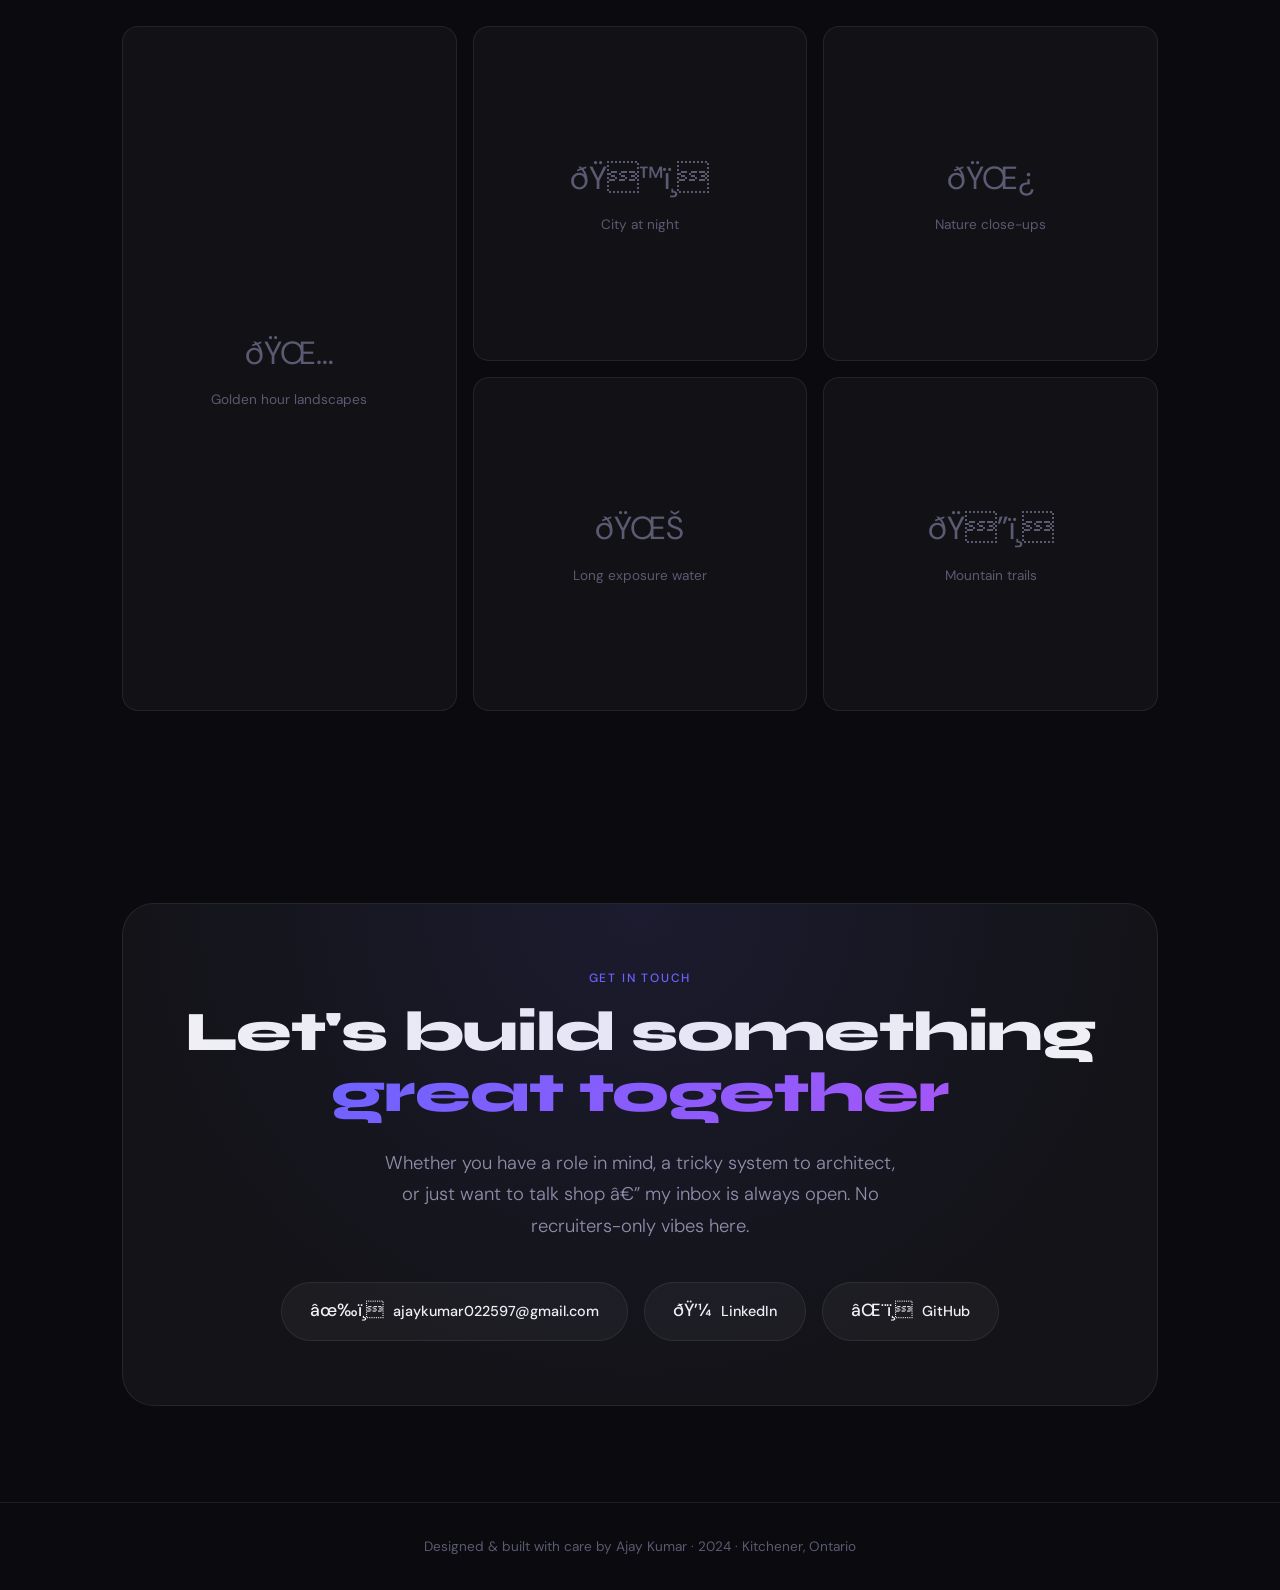
==== commit 193647e0: "clean fix index file" ====
--- a/index.html
+++ b/index.html
@@ -1,5 +1,6 @@
 ﻿<!DOCTYPE html>
 <html lang="en">
+  
 
 <head>
   <meta charset="UTF-8">
@@ -638,4 +639,5 @@
 
   <script src="script.js"></script>
 </body>
-</html>
+
+</html>
